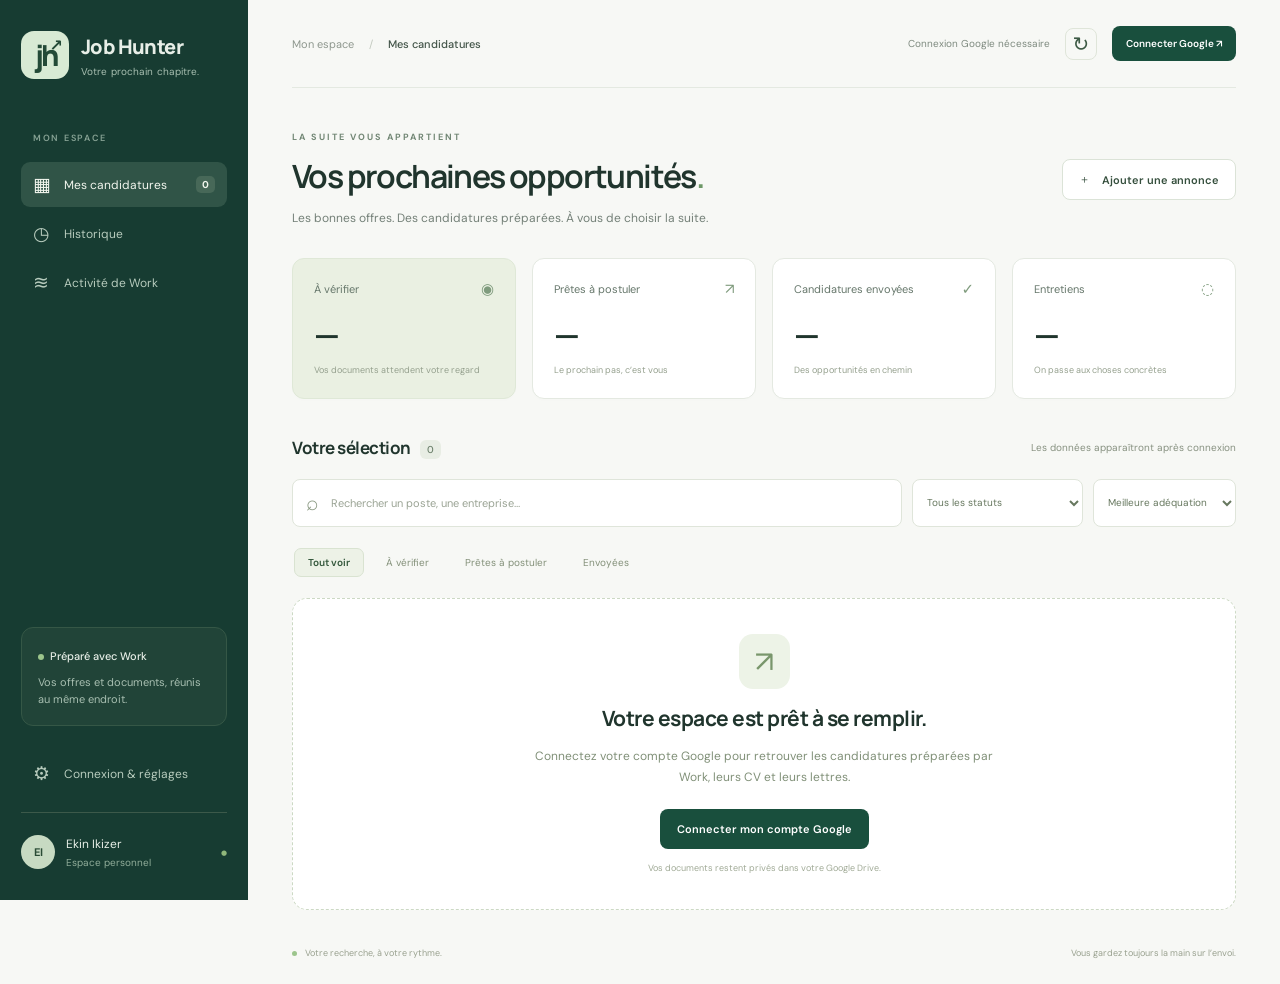
==== work/index.html @ 17615174 "Add isolated Work dashboard using private Google Sheets with verified status updates" ====
<!doctype html>
<html lang="fr">
<head>
  <meta charset="utf-8"><meta name="viewport" content="width=device-width,initial-scale=1,viewport-fit=cover">
  <meta name="theme-color" content="#173c32"><meta name="referrer" content="no-referrer">
  <title>Job Hunter — Mes candidatures</title>
  <link rel="stylesheet" href="styles.css">
</head>
<body>
<aside class="sidebar">
  <a class="brand" href="#"><span class="brand-mark">jh<span>↗</span></span><span>Job Hunter<small>Votre prochain chapitre.</small></span></a>
  <div class="nav-label">MON ESPACE</div>
  <nav aria-label="Navigation principale">
    <button class="nav active" data-view="candidates"><span>▦</span>Mes candidatures <b id="navCount">0</b></button>
    <button class="nav" data-view="history"><span>◷</span>Historique</button>
    <button class="nav" data-view="activity"><span>≋</span>Activité de Work</button>
  </nav>
  <div class="sidebar-bottom"><div class="work-note"><span class="dot"></span><strong>Préparé avec Work</strong><p>Vos offres et documents, réunis au même endroit.</p></div><button class="nav" id="openSettings"><span>⚙</span>Connexion & réglages</button><div class="profile"><span>EI</span><div>Ekin Ikizer<small>Espace personnel</small></div><i>●</i></div></div>
</aside>
<main>
  <header class="topbar"><div class="breadcrumb">Mon espace <span>/</span> <strong id="viewLabel">Mes candidatures</strong></div><div class="top-actions"><span class="sync-label" id="syncLabel">Non connecté</span><button class="icon-btn" id="refresh" aria-label="Actualiser les candidatures" title="Actualiser">↻</button><button class="button primary compact" id="connect">Connecter Google <span>↗</span></button></div></header>
  <div id="demoBanner" class="banner demo" hidden>Aperçu de l’interface · données fictives · aucune écriture Google</div>
  <div id="notice" role="status" class="banner" hidden></div>
  <section class="page-heading"><div><div class="eyebrow" id="eyebrow">LA SUITE VOUS APPARTIENT</div><h1 id="pageTitle">Vos prochaines opportunités<span>.</span></h1><p id="pageDescription">Les bonnes offres. Des candidatures préparées. À vous de choisir la suite.</p></div><button class="button secondary" id="importOffer"><span>＋</span> Ajouter une annonce</button></section>
  <section class="stats" aria-label="Résumé des candidatures">
    <article><div>À vérifier <span>◉</span></div><strong id="statReview">—</strong><small>Vos documents attendent votre regard</small></article>
    <article><div>Prêtes à postuler <span>↗</span></div><strong id="statReady">—</strong><small>Le prochain pas, c’est vous</small></article>
    <article><div>Candidatures envoyées <span>✓</span></div><strong id="statSent">—</strong><small>Des opportunités en chemin</small></article>
    <article><div>Entretiens <span>◌</span></div><strong id="statInterviews">—</strong><small>On passe aux choses concrètes</small></article>
  </section>
  <section class="workspace" id="candidateSection">
    <div class="section-title"><h2 id="listHeading">Votre sélection <span id="listCount">0</span></h2><span class="subtle" id="lastUpdate">Les données apparaîtront après connexion</span></div>
    <div class="filters"><label class="search"><span>⌕</span><input id="search" type="search" placeholder="Rechercher un poste, une entreprise…" aria-label="Rechercher les candidatures"></label><label class="select-filter"><select id="statusFilter" aria-label="Filtrer par statut"><option value="">Tous les statuts</option></select></label><label class="select-filter"><select id="sort" aria-label="Trier les candidatures"><option value="score">Meilleure adéquation</option><option value="recent">Ajoutées récemment</option><option value="company">Entreprise A → Z</option></select></label></div>
    <div class="filter-chips" id="chips"><button class="chip active" data-status="">Tout voir</button><button class="chip" data-status="À vérifier">À vérifier</button><button class="chip" data-status="Prêt à postuler">Prêtes à postuler</button><button class="chip" data-status="Candidature envoyée">Envoyées</button></div>
    <div id="jobs" class="jobs"></div>
    <div id="empty" class="empty"><div class="empty-symbol">↗</div><h2>Votre espace est prêt à se remplir.</h2><p>Connectez votre compte Google pour retrouver les candidatures préparées par Work, leurs CV et leurs lettres.</p><button class="button primary" id="emptyConnect">Connecter mon compte Google</button><small>Vos documents restent privés dans votre Google Drive.</small></div>
  </section>
  <section id="activitySection" class="workspace" hidden><div class="section-title"><h2>Les dernières exécutions</h2></div><p class="subtle">Chaque ligne indique un résultat enregistré. Une exécution dans une conversation n’est pas une preuve de fonctionnement autonome.</p><div id="activityRows"></div></section>
  <footer class="page-footer"><span><i class="dot"></i> Votre recherche, à votre rythme.</span><span>Vous gardez toujours la main sur l’envoi.</span></footer>
</main>
<dialog id="detailsDialog" class="details-dialog"><div class="dialog-top"><span class="eyebrow">VOTRE CANDIDATURE</span><button class="icon-btn close-dialog" aria-label="Fermer le détail">✕</button></div><div id="detailsContent"></div></dialog>
<dialog id="settingsDialog"><div class="dialog-top"><h2>Votre espace Google</h2><button class="icon-btn close-dialog" aria-label="Fermer les réglages">✕</button></div><p>Une connexion privée pour afficher vos candidatures et enregistrer vos statuts.</p><form id="settingsForm"><label>Lien du tableau Google Sheets<input name="sheet" type="url" placeholder="https://docs.google.com/spreadsheets/d/…/edit" required></label><details><summary>Configuration de la connexion Google</summary><label>Identifiant client OAuth<input name="client" placeholder="…apps.googleusercontent.com" required></label><p class="subtle">L’adresse de l’application doit être autorisée dans ce client Google. Aucun mot de passe ni jeton n’est enregistré dans le code.</p></details><div class="dialog-actions"><button class="button primary" type="submit">Enregistrer la connexion</button><button class="button secondary" type="button" id="disconnect">Déconnecter</button></div></form><p class="subtle">Les réglages sont mémorisés sur cet appareil. Le jeton Google reste uniquement en mémoire et expire ; une reconnexion pourra être nécessaire.</p></dialog>
<dialog id="importDialog"><div class="dialog-top"><h2>Ajouter une annonce</h2><button class="icon-btn close-dialog" aria-label="Fermer l’ajout">✕</button></div><p>Collez le lien. Nous préparons la demande à transmettre à Work ; les documents apparaîtront ici après son traitement.</p><form id="importForm"><label>Lien de l’annonce<input name="offer" type="url" placeholder="https://…" required></label><div class="dialog-actions"><button class="button primary" type="submit">Copier la demande pour Work</button></div></form><p id="importFeedback" class="subtle">Si l’annonce est inaccessible, un collage de la description ou des captures suffit. Aucun formulaire de dix champs.</p><textarea id="importFallback" readonly hidden aria-label="Demande à copier dans Work"></textarea></dialog>
<script type="module" src="app.mjs"></script>
</body></html>
---- work/styles.css ----
@import url('https://fonts.googleapis.com/css2?family=DM+Sans:wght@400;500;600;700&family=Manrope:wght@400;500;600;650;700;750;800&display=swap');
:root{font-family:'DM Sans',system-ui,sans-serif;color:#20352d;background:#f7f8f5;font-synthesis:none;--green:#194f3d;--muted:#748078;--line:#e4e9e1;--radius:16px}*{box-sizing:border-box}body{margin:0}button,input,select,textarea{font:inherit}button,a,select{ -webkit-tap-highlight-color:transparent}button{cursor:pointer}button:disabled{cursor:wait;opacity:.55}a{color:inherit}button:focus-visible,a:focus-visible,input:focus-visible,select:focus-visible,summary:focus-visible{outline:3px solid #75a88d;outline-offset:3px}[hidden]{display:none!important}.sidebar{position:fixed;width:248px;inset:0 auto 0 0;background:#173c32;color:#e7eee7;padding:31px 21px;display:flex;flex-direction:column;z-index:3}.brand{display:flex;gap:12px;align-items:center;text-decoration:none;font-family:Manrope,system-ui;font-size:20px;font-weight:800;letter-spacing:-.6px}.brand-mark{position:relative;font-size:29px;line-height:48px;background:#d8ead4;color:#234a37;width:48px;height:48px;text-align:center;border-radius:13px;letter-spacing:-3px}.brand-mark>span{position:absolute;font-size:16px;right:6px;top:-10px;letter-spacing:0}.brand small{display:block;color:#a8bfb1;font-size:10px;font-family:'DM Sans',sans-serif;font-weight:400;letter-spacing:.1px;margin-top:5px}.nav-label{font-size:9px;font-weight:600;letter-spacing:1.7px;color:#87a294;margin:53px 12px 14px}.nav{border:0;background:transparent;display:flex;gap:13px;align-items:center;color:#b7cbbd;width:100%;text-align:left;border-radius:9px;padding:13px 12px;margin:4px 0;font-size:12px}.nav>span{width:18px;font-size:19px;line-height:1}.nav.active{background:#305447;color:#f2f6ee}.nav:hover{background:#294f40}.nav b{margin-left:auto;background:#476858;border-radius:5px;padding:2px 6px;font-size:10px}.sidebar-bottom{margin-top:auto}.work-note{padding:16px;background:#214438;border:1px solid #355746;border-radius:12px;margin-bottom:25px}.dot{display:inline-block;width:6px;height:6px;border-radius:50%;background:#9cc58c;margin-right:6px}.work-note strong{font-size:11px;font-weight:500}.work-note p{font-size:11px;color:#a8bfb1;line-height:1.6;margin:9px 0 0}.profile{display:flex;align-items:center;gap:11px;border-top:1px solid #3c594a;padding-top:22px;margin-top:16px;font-size:12px}.profile>span{width:34px;height:34px;background:#c7dac2;color:#294b35;display:grid;place-items:center;border-radius:50%;font-size:11px;font-weight:700}.profile small{display:block;color:#91ad9a;font-size:10px;margin-top:4px}.profile i{margin-left:auto;color:#90b77b;font-size:7px}main{margin-left:248px;padding:0 44px 25px;max-width:1780px}.topbar{height:88px;display:flex;align-items:center;justify-content:space-between;border-bottom:1px solid var(--line);gap:15px}.breadcrumb{font-size:11px;color:#8e978e}.breadcrumb span{margin:0 12px;color:#c3c9bf}.breadcrumb strong{font-weight:500;color:#425448}.top-actions{display:flex;align-items:center;gap:15px}.sync-label{font-size:10px;color:#7e8a7f}.button{border-radius:8px;padding:12px 16px;display:inline-flex;gap:12px;align-items:center;justify-content:center;font-size:11px;font-weight:600;text-decoration:none;border:1px solid transparent;white-space:nowrap}.button.primary{background:var(--green);color:#fff}.button.primary:hover{background:#28694e}.button.secondary{background:#fff;color:#354f3d;border-color:#dbe3d7}.button.secondary:hover{background:#eef3e9}.button.compact{padding:10px 13px;font-size:10px}.icon-btn{background:transparent;border:1px solid #dfe5d9;color:#3d5a45;width:32px;height:32px;display:inline-grid;place-items:center;border-radius:8px;font-size:20px}.icon-btn:hover{background:#eaf0e5}.page-heading{margin:43px 0 30px;display:flex;align-items:center;justify-content:space-between;gap:20px}.eyebrow{font-size:9px;font-weight:700;letter-spacing:2px;color:#728775}h1,h2,h3{font-family:Manrope,system-ui,sans-serif}h1{font-size:clamp(25px,2.5vw,38px);font-weight:650;letter-spacing:-1.6px;line-height:1.25;margin:13px 0}h1>span{color:#6d9867}.page-heading p{color:var(--muted);font-size:12px;line-height:1.6;margin:0}.stats{display:grid;grid-template-columns:repeat(4,minmax(0,1fr));gap:16px}.stats article{padding:20px 21px;background:#fff;border:1px solid var(--line);border-radius:12px;box-shadow:0 2px 4px #193d2802}.stats article>div{display:flex;align-items:center;justify-content:space-between;font-size:11px;color:#66776b}.stats article>div>span{color:#7f9b7d;font-size:15px}.stats article>strong{display:block;font:650 33px Manrope,system-ui;letter-spacing:-1px;margin:13px 0 7px}.stats article:first-child{background:#eaf0e2;border-color:#dfe8d7}.stats small{display:block;color:#95a08e;font-size:9px;line-height:1.5}.workspace{margin-top:37px}.section-title{display:flex;align-items:center;justify-content:space-between;gap:16px;margin-bottom:20px}h2{font-size:17px;font-weight:700;letter-spacing:-.5px;margin:0}.section-title h2 span{font-family:'DM Sans',sans-serif;font-size:10px;font-weight:500;padding:3px 7px;background:#e8ede4;color:#6d816c;border-radius:6px;margin-left:7px;vertical-align:middle}.subtle{font-size:10px;color:#879180;line-height:1.7}.filters{display:flex;gap:10px}.search{display:flex;gap:10px;align-items:center;flex:1;background:#fff;border:1px solid #dfe5da;border-radius:8px;padding:9px 13px}.search>span{font-size:21px;color:#899881}.search input{border:0;outline:0;width:100%;background:transparent;font-size:11px;color:#354d39}.search input::placeholder{color:#9aa394}.select-filter{position:relative;display:flex}.select-filter select{border:1px solid #dfe5da;background:#fff;border-radius:8px;font-size:10px;color:#67785f;padding:10px;max-width:190px}.filter-chips{display:flex;gap:8px;margin:19px 0;overflow-x:auto;padding:2px}.chip{border:1px solid transparent;background:transparent;color:#839079;padding:7px 13px;border-radius:7px;font-size:10px;white-space:nowrap}.chip.active{border-color:#d9e3d1;background:#edf2e7;color:#33573b;font-weight:600}.jobs{display:grid;grid-template-columns:repeat(2,minmax(0,1fr));gap:17px}.job-card{background:#fff;border:1px solid #e0e6d9;border-radius:14px;padding:21px;min-width:0;transition:box-shadow .2s,border-color .2s}.job-card:hover{border-color:#b2c4a6;box-shadow:0 8px 24px #213b1810}.card-top{display:flex;align-items:center;gap:11px}.company-icon{display:grid;place-items:center;width:41px;height:41px;border-radius:10px;background:#edf1e7;color:#456047;font:750 17px Manrope,sans-serif;flex:none}.company-name{font-size:11px;font-weight:600;line-height:1.4;overflow-wrap:anywhere}.card-source{font-size:9px;color:#9aa391;margin-top:4px}.score{margin-left:auto;padding:5px 8px;border-radius:7px;background:#f1f5eb;color:#6a8760;font-size:9px;white-space:nowrap}.score strong{font-size:13px;color:#416c3c}.job-card h3{font-size:16px;line-height:1.4;letter-spacing:-.5px;margin:17px 0 13px;font-weight:700}.job-meta{display:flex;flex-wrap:wrap;gap:7px 15px;color:#8c9981;font-size:10px;line-height:1.6}.job-meta span{overflow-wrap:anywhere}.salary-line{color:#63745b;font-size:10px;margin:12px 0 0;min-height:16px}.card-separator{border:0;border-top:1px solid #edf0e8;margin:17px 0}.card-status{display:flex;justify-content:space-between;align-items:center;gap:12px;font-size:10px;color:#87917d}.status{display:inline-flex;gap:5px;align-items:center;font-size:9px;padding:5px 8px;background:#faf3e3;color:#9b7832;border-radius:5px}.status.ready{background:#eaf3e6;color:#4d793d}.status.sent{background:#edf1f8;color:#597494}.status.refused{background:#f9ece7;color:#b5765b}.status>i{font-size:6px;font-style:normal}.checkline{font-size:9px;color:#87937e;margin:12px 0 0;line-height:1.6}.checkline.missing{color:#a57c38}.card-actions{display:flex;gap:7px;margin-top:17px}.card-actions .button{padding:9px 11px;font-size:10px}.card-actions .detail-button{margin-left:auto;padding:8px 6px;border:0;background:none;color:#708367;font-size:10px;cursor:pointer}.apply-link{margin-left:auto!important}.empty{background:#fff;border:1px dashed #ccd9c4;border-radius:15px;min-height:290px;padding:35px 24px;text-align:center;display:flex;align-items:center;flex-direction:column;justify-content:center}.empty-symbol{background:#edf3e7;border-radius:14px;padding:8px 16px;color:#79966c;font-size:30px;margin-bottom:15px}.empty h2{font-size:21px}.empty p{font-size:12px;color:#809078;max-width:480px;line-height:1.8;margin:14px 0 20px}.empty small{font-size:9px;color:#a0aa96;margin-top:13px}.page-footer{display:flex;align-items:center;justify-content:space-between;gap:10px;color:#99a18f;font-size:9px;padding:29px 0 0;margin-top:8px}.page-footer .dot{width:5px;height:5px}.banner{border:1px solid #eadab8;background:#fff8e9;color:#8c713d;border-radius:9px;padding:12px 15px;font-size:11px;line-height:1.65;margin:20px 0}.banner.error{border-color:#e6c9c0;background:#fbefeb;color:#a45742}.banner.demo{background:#eaf0e3;color:#597443;border-color:#d3dfc5}dialog{border:1px solid #dce4d5;border-radius:18px;padding:28px;max-width:min(640px,calc(100% - 28px));width:100%;box-shadow:0 35px 110px #102b3150;color:#294435;background:#fcfdfb}dialog::backdrop{background:#15312670;backdrop-filter:blur(3px)}.details-dialog{max-width:min(760px,calc(100% - 28px));max-height:90dvh;overflow:auto}.dialog-top{display:flex;align-items:center;justify-content:space-between;gap:20px;margin-bottom:17px}dialog p{font-size:12px;color:#7c8a75;line-height:1.8}dialog label{display:block;font-size:11px;color:#5e7555;margin:20px 0 12px}dialog input,dialog select,dialog textarea{display:block;width:100%;padding:13px;border:1px solid #d8e1d0;border-radius:8px;margin-top:9px;background:#fff;color:#294435;font-size:12px}dialog summary{font-size:11px;color:#73886b;cursor:pointer;padding:10px 0}.dialog-actions{display:flex;gap:10px;flex-wrap:wrap;margin-top:20px}.detail-company{margin:18px 0 5px;font-size:12px;color:#7f9277}.details-dialog h2{font-size:27px;line-height:1.4;margin:8px 0 15px;letter-spacing:-1px}.detail-section{padding:19px 0;border-top:1px solid #e4eadf}.detail-section h3{font-size:12px;font-weight:700;margin:0 0 9px}.detail-section p{margin:0;color:#72826a;white-space:pre-wrap}.detail-links{display:flex;gap:9px;margin:20px 0;flex-wrap:wrap}.detail-facts{display:grid;grid-template-columns:1fr 1fr;gap:16px;background:#f0f4eb;border-radius:12px;padding:18px;margin:20px 0}.detail-facts dt{font-size:9px;color:#91a086;margin-bottom:6px}.detail-facts dd{font-size:11px;color:#566d4c;margin:0;line-height:1.6}.status-control{display:flex;align-items:center;gap:12px}.status-control select{flex:1;margin:0}.status-control .button{margin:0}.save-result{font-size:11px;line-height:1.7;color:#537249}.activity-row{display:grid;grid-template-columns:150px 1fr;gap:15px;border:1px solid #e2e8db;background:#fff;padding:20px;border-radius:12px;margin-top:12px}.activity-row strong{font-size:11px}.activity-row p{font-size:11px;color:#7b8c71;line-height:1.8;margin:5px 0;overflow-wrap:anywhere}.activity-row .status{margin-top:10px}
@media(min-width:1500px){.jobs{grid-template-columns:repeat(3,minmax(0,1fr))}}@media(max-width:1100px){.sidebar{width:220px;padding:28px 17px}main{margin-left:220px;padding:0 26px 22px}.stats{gap:10px}.stats article{padding:17px 14px}.stats small{font-size:8px}.job-card{padding:17px}.sync-label{max-width:150px}.top-actions{gap:9px}.page-heading>.button{padding:11px;font-size:10px}}@media(max-width:850px){.sidebar{width:77px;padding:26px 12px}.brand>span:last-child,.nav-label,.nav b,.nav:not(.active) b,.work-note,.profile,.nav> :not(span){display:none}.brand{justify-content:center}.brand-mark{width:45px}.nav{font-size:0;justify-content:center;padding:13px 4px}.nav>span{font-size:22px;width:auto}.nav-label{margin-top:30px}nav{margin-top:40px}.sidebar-bottom{margin-bottom:0}main{margin-left:77px;padding:0 24px 20px}.page-heading{margin-top:30px}.page-heading>.button{font-size:0;padding:11px}.page-heading>.button span{font-size:18px}.stats small{font-size:9px}.jobs{grid-template-columns:1fr 1fr}.stats{grid-template-columns:repeat(2,minmax(0,1fr))}.stats article>strong{font-size:28px}.stats article>div{font-size:11px}.breadcrumb{display:none}.topbar{height:70px;justify-content:flex-end}.top-actions{width:100%;justify-content:flex-end}.sync-label{margin-right:auto}.page-heading p{font-size:11px}.filters{flex-wrap:wrap}.search{flex-basis:100%}.select-filter{flex:1}.select-filter select{width:100%;max-width:none}.section-title>.subtle{font-size:8px}.job-meta{font-size:9px}.card-actions{flex-wrap:wrap}.card-actions .detail-button{margin-left:0;width:100%;text-align:left}.job-card h3{font-size:15px}}@media(max-width:590px){.sidebar{inset:auto 0 0;width:auto;height:66px;padding:7px 13px;background:#173c32;flex-direction:row;justify-content:space-between;align-items:center;padding-bottom:max(7px,env(safe-area-inset-bottom))}.brand,.sidebar-bottom .work-note,.profile{display:none}.sidebar nav{display:flex;gap:8px;margin:0;flex:1}.sidebar .nav{margin:0;font-size:9px;flex-direction:column;gap:5px;padding:7px 8px;min-width:65px;line-height:1}.sidebar .nav>span{font-size:18px}.sidebar-bottom{margin:0}.sidebar-bottom>.nav{font-size:0;min-width:44px}.sidebar-bottom>.nav>span{font-size:20px}.sidebar .nav.active{background:#315547}main{margin-left:0;padding:0 18px 85px}.topbar{height:67px}.page-heading{margin:27px 0 22px;align-items:flex-start}h1{font-size:29px;letter-spacing:-1.3px;max-width:300px}.eyebrow{font-size:8px;letter-spacing:1.7px}.page-heading>.button{margin-top:29px;padding:8px}.page-heading p{font-size:11px;max-width:270px}.sync-label{font-size:9px;max-width:145px}.top-actions .button{font-size:9px;padding:9px}.stats article{padding:17px;border-radius:11px}.stats article>strong{font-size:30px;margin-top:9px}.stats small{font-size:8px}.workspace{margin-top:28px}.jobs{grid-template-columns:1fr;gap:13px}.job-card{padding:20px}.job-card h3{font-size:18px}.job-meta,.salary-line{font-size:11px}.card-actions .detail-button{margin-left:auto;width:auto;text-align:right}.card-actions .button{font-size:11px;padding:10px 13px}.section-title{gap:8px}.section-title>.subtle{max-width:130px;text-align:right;line-height:1.6}.page-footer{flex-direction:column;align-items:flex-start;gap:8px;padding-top:22px}.detail-facts{grid-template-columns:1fr}.details-dialog h2{font-size:23px}dialog{padding:22px}.status-control{flex-wrap:wrap}.status-control select{flex-basis:100%}.activity-row{grid-template-columns:1fr;gap:8px}.empty{padding:30px 20px}.empty h2{font-size:20px}}
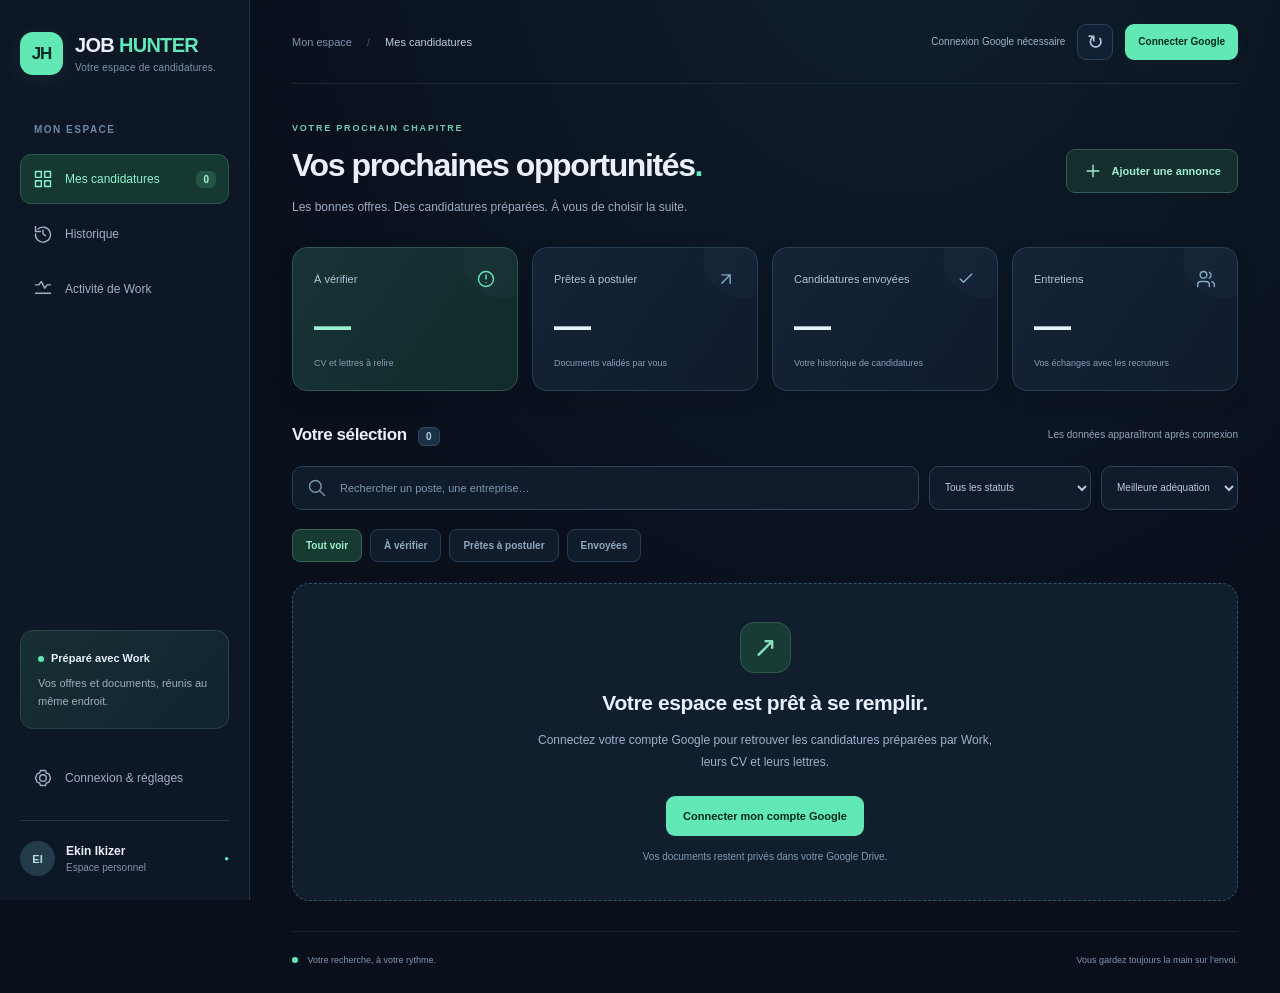
==== commit 4913dd3c: "Restore navy and mint Job Hunter identity with polished responsive cards and navigation" ====
--- a/work/index.html
+++ b/work/index.html
@@ -2,35 +2,36 @@
 <html lang="fr">
 <head>
   <meta charset="utf-8"><meta name="viewport" content="width=device-width,initial-scale=1,viewport-fit=cover">
-  <meta name="theme-color" content="#173c32"><meta name="referrer" content="no-referrer">
+  <meta name="theme-color" content="#0d1726"><meta name="referrer" content="no-referrer">
+  <meta name="apple-mobile-web-app-capable" content="yes"><meta name="apple-mobile-web-app-status-bar-style" content="black-translucent"><meta name="apple-mobile-web-app-title" content="Job Hunter">
   <title>Job Hunter — Mes candidatures</title>
-  <link rel="stylesheet" href="styles.css">
+  <link rel="stylesheet" href="styles.css?v=dark-20261107">
 </head>
 <body>
 <aside class="sidebar">
-  <a class="brand" href="#"><span class="brand-mark">jh<span>↗</span></span><span>Job Hunter<small>Votre prochain chapitre.</small></span></a>
+  <a class="brand" href="#"><span class="brand-mark">JH</span><span>JOB <b>HUNTER</b><small>Votre espace de candidatures.</small></span></a>
   <div class="nav-label">MON ESPACE</div>
   <nav aria-label="Navigation principale">
-    <button class="nav active" data-view="candidates"><span>▦</span>Mes candidatures <b id="navCount">0</b></button>
-    <button class="nav" data-view="history"><span>◷</span>Historique</button>
-    <button class="nav" data-view="activity"><span>≋</span>Activité de Work</button>
+    <button class="nav active" data-view="candidates"><span aria-hidden="true"><svg class="glyph" viewBox="0 0 24 24"><path d="M3 3h7v7H3z M14 3h7v7h-7z M3 14h7v7H3z M14 14h7v7h-7z"/></svg></span>Mes candidatures <b id="navCount">0</b></button>
+    <button class="nav" data-view="history"><span aria-hidden="true"><svg class="glyph" viewBox="0 0 24 24"><path d="M3 12a9 9 0 1 0 3-6 M3 3v6h6 M12 7v5l3 2"/></svg></span>Historique</button>
+    <button class="nav" data-view="activity"><span aria-hidden="true"><svg class="glyph" viewBox="0 0 24 24"><path d="M3 7h4l3-4 4 8 3-4h4 M3 17h18"/></svg></span>Activité de Work</button>
   </nav>
-  <div class="sidebar-bottom"><div class="work-note"><span class="dot"></span><strong>Préparé avec Work</strong><p>Vos offres et documents, réunis au même endroit.</p></div><button class="nav" id="openSettings"><span>⚙</span>Connexion & réglages</button><div class="profile"><span>EI</span><div>Ekin Ikizer<small>Espace personnel</small></div><i>●</i></div></div>
+  <div class="sidebar-bottom"><div class="work-note"><span class="dot"></span><strong>Préparé avec Work</strong><p>Vos offres et documents, réunis au même endroit.</p></div><button class="nav" id="openSettings"><span aria-hidden="true"><svg class="glyph" viewBox="0 0 24 24"><path d="M12 8a4 4 0 1 0 0 8 4 4 0 0 0 0-8 M9 3h6l1 3 3 1 2 5-2 5-3 1-1 3H9l-1-3-3-1-2-5 2-5 3-1z"/></svg></span>Connexion & réglages</button><div class="profile"><span>EI</span><div>Ekin Ikizer<small>Espace personnel</small></div><i>●</i></div></div>
 </aside>
 <main>
-  <header class="topbar"><div class="breadcrumb">Mon espace <span>/</span> <strong id="viewLabel">Mes candidatures</strong></div><div class="top-actions"><span class="sync-label" id="syncLabel">Non connecté</span><button class="icon-btn" id="refresh" aria-label="Actualiser les candidatures" title="Actualiser">↻</button><button class="button primary compact" id="connect">Connecter Google <span>↗</span></button></div></header>
+  <header class="topbar"><div class="mobile-brand"><span>JH</span>Job Hunter</div><div class="breadcrumb">Mon espace <span>/</span> <strong id="viewLabel">Mes candidatures</strong></div><div class="top-actions"><span class="sync-label" id="syncLabel">Non connecté</span><button class="icon-btn" id="refresh" aria-label="Actualiser les candidatures" title="Actualiser">↻</button><button class="button primary compact" id="connect">Connecter Google <span aria-hidden="true"><svg class="glyph" viewBox="0 0 24 24"><path d="M7 17 17 7 M7 7h10v10"/></svg></span></button></div></header>
   <div id="demoBanner" class="banner demo" hidden>Aperçu de l’interface · données fictives · aucune écriture Google</div>
   <div id="notice" role="status" class="banner" hidden></div>
-  <section class="page-heading"><div><div class="eyebrow" id="eyebrow">LA SUITE VOUS APPARTIENT</div><h1 id="pageTitle">Vos prochaines opportunités<span>.</span></h1><p id="pageDescription">Les bonnes offres. Des candidatures préparées. À vous de choisir la suite.</p></div><button class="button secondary" id="importOffer"><span>＋</span> Ajouter une annonce</button></section>
+  <section class="page-heading"><div><div class="eyebrow" id="eyebrow">VOTRE PROCHAIN CHAPITRE</div><h1 id="pageTitle">Vos prochaines opportunités<span>.</span></h1><p id="pageDescription">Les bonnes offres. Des candidatures préparées. À vous de choisir la suite.</p></div><button class="button secondary" id="importOffer"><span aria-hidden="true"><svg class="glyph" viewBox="0 0 24 24"><path d="M12 5v14 M5 12h14"/></svg></span> Ajouter une annonce</button></section>
   <section class="stats" aria-label="Résumé des candidatures">
-    <article><div>À vérifier <span>◉</span></div><strong id="statReview">—</strong><small>Vos documents attendent votre regard</small></article>
-    <article><div>Prêtes à postuler <span>↗</span></div><strong id="statReady">—</strong><small>Le prochain pas, c’est vous</small></article>
-    <article><div>Candidatures envoyées <span>✓</span></div><strong id="statSent">—</strong><small>Des opportunités en chemin</small></article>
-    <article><div>Entretiens <span>◌</span></div><strong id="statInterviews">—</strong><small>On passe aux choses concrètes</small></article>
+    <article><div>À vérifier <span aria-hidden="true"><svg class="glyph" viewBox="0 0 24 24"><path d="M12 3a9 9 0 1 0 0 18 9 9 0 0 0 0-18 M12 7v5 M12 16h.01"/></svg></span></div><strong id="statReview">—</strong><small>CV et lettres à relire</small></article>
+    <article><div>Prêtes à postuler <span aria-hidden="true"><svg class="glyph" viewBox="0 0 24 24"><path d="M7 17 17 7 M7 7h10v10"/></svg></span></div><strong id="statReady">—</strong><small>Documents validés par vous</small></article>
+    <article><div>Candidatures envoyées <span aria-hidden="true"><svg class="glyph" viewBox="0 0 24 24"><path d="M5 12l4 4L19 6"/></svg></span></div><strong id="statSent">—</strong><small>Votre historique de candidatures</small></article>
+    <article><div>Entretiens <span aria-hidden="true"><svg class="glyph" viewBox="0 0 24 24"><path d="M16 21v-2a4 4 0 0 0-4-4H6a4 4 0 0 0-4 4v2 M9 3a4 4 0 1 0 0 8 4 4 0 0 0 0-8 M16 4a4 4 0 0 1 0 7 M22 21v-2a4 4 0 0 0-3-3.9"/></svg></span></div><strong id="statInterviews">—</strong><small>Vos échanges avec les recruteurs</small></article>
   </section>
   <section class="workspace" id="candidateSection">
     <div class="section-title"><h2 id="listHeading">Votre sélection <span id="listCount">0</span></h2><span class="subtle" id="lastUpdate">Les données apparaîtront après connexion</span></div>
-    <div class="filters"><label class="search"><span>⌕</span><input id="search" type="search" placeholder="Rechercher un poste, une entreprise…" aria-label="Rechercher les candidatures"></label><label class="select-filter"><select id="statusFilter" aria-label="Filtrer par statut"><option value="">Tous les statuts</option></select></label><label class="select-filter"><select id="sort" aria-label="Trier les candidatures"><option value="score">Meilleure adéquation</option><option value="recent">Ajoutées récemment</option><option value="company">Entreprise A → Z</option></select></label></div>
+    <div class="filters"><label class="search"><span aria-hidden="true"><svg class="glyph" viewBox="0 0 24 24"><path d="M10 3a7 7 0 1 0 0 14 7 7 0 0 0 0-14 M15 15l6 6"/></svg></span><input id="search" type="search" placeholder="Rechercher un poste, une entreprise…" aria-label="Rechercher les candidatures"></label><label class="select-filter"><select id="statusFilter" aria-label="Filtrer par statut"><option value="">Tous les statuts</option></select></label><label class="select-filter"><select id="sort" aria-label="Trier les candidatures"><option value="score">Meilleure adéquation</option><option value="recent">Ajoutées récemment</option><option value="company">Entreprise A → Z</option></select></label></div>
     <div class="filter-chips" id="chips"><button class="chip active" data-status="">Tout voir</button><button class="chip" data-status="À vérifier">À vérifier</button><button class="chip" data-status="Prêt à postuler">Prêtes à postuler</button><button class="chip" data-status="Candidature envoyée">Envoyées</button></div>
     <div id="jobs" class="jobs"></div>
     <div id="empty" class="empty"><div class="empty-symbol">↗</div><h2>Votre espace est prêt à se remplir.</h2><p>Connectez votre compte Google pour retrouver les candidatures préparées par Work, leurs CV et leurs lettres.</p><button class="button primary" id="emptyConnect">Connecter mon compte Google</button><small>Vos documents restent privés dans votre Google Drive.</small></div>
--- a/work/styles.css
+++ b/work/styles.css
@@ -1,3 +1,6 @@
-@import url('https://fonts.googleapis.com/css2?family=DM+Sans:wght@400;500;600;700&family=Manrope:wght@400;500;600;650;700;750;800&display=swap');
-:root{font-family:'DM Sans',system-ui,sans-serif;color:#20352d;background:#f7f8f5;font-synthesis:none;--green:#194f3d;--muted:#748078;--line:#e4e9e1;--radius:16px}*{box-sizing:border-box}body{margin:0}button,input,select,textarea{font:inherit}button,a,select{ -webkit-tap-highlight-color:transparent}button{cursor:pointer}button:disabled{cursor:wait;opacity:.55}a{color:inherit}button:focus-visible,a:focus-visible,input:focus-visible,select:focus-visible,summary:focus-visible{outline:3px solid #75a88d;outline-offset:3px}[hidden]{display:none!important}.sidebar{position:fixed;width:248px;inset:0 auto 0 0;background:#173c32;color:#e7eee7;padding:31px 21px;display:flex;flex-direction:column;z-index:3}.brand{display:flex;gap:12px;align-items:center;text-decoration:none;font-family:Manrope,system-ui;font-size:20px;font-weight:800;letter-spacing:-.6px}.brand-mark{position:relative;font-size:29px;line-height:48px;background:#d8ead4;color:#234a37;width:48px;height:48px;text-align:center;border-radius:13px;letter-spacing:-3px}.brand-mark>span{position:absolute;font-size:16px;right:6px;top:-10px;letter-spacing:0}.brand small{display:block;color:#a8bfb1;font-size:10px;font-family:'DM Sans',sans-serif;font-weight:400;letter-spacing:.1px;margin-top:5px}.nav-label{font-size:9px;font-weight:600;letter-spacing:1.7px;color:#87a294;margin:53px 12px 14px}.nav{border:0;background:transparent;display:flex;gap:13px;align-items:center;color:#b7cbbd;width:100%;text-align:left;border-radius:9px;padding:13px 12px;margin:4px 0;font-size:12px}.nav>span{width:18px;font-size:19px;line-height:1}.nav.active{background:#305447;color:#f2f6ee}.nav:hover{background:#294f40}.nav b{margin-left:auto;background:#476858;border-radius:5px;padding:2px 6px;font-size:10px}.sidebar-bottom{margin-top:auto}.work-note{padding:16px;background:#214438;border:1px solid #355746;border-radius:12px;margin-bottom:25px}.dot{display:inline-block;width:6px;height:6px;border-radius:50%;background:#9cc58c;margin-right:6px}.work-note strong{font-size:11px;font-weight:500}.work-note p{font-size:11px;color:#a8bfb1;line-height:1.6;margin:9px 0 0}.profile{display:flex;align-items:center;gap:11px;border-top:1px solid #3c594a;padding-top:22px;margin-top:16px;font-size:12px}.profile>span{width:34px;height:34px;background:#c7dac2;color:#294b35;display:grid;place-items:center;border-radius:50%;font-size:11px;font-weight:700}.profile small{display:block;color:#91ad9a;font-size:10px;margin-top:4px}.profile i{margin-left:auto;color:#90b77b;font-size:7px}main{margin-left:248px;padding:0 44px 25px;max-width:1780px}.topbar{height:88px;display:flex;align-items:center;justify-content:space-between;border-bottom:1px solid var(--line);gap:15px}.breadcrumb{font-size:11px;color:#8e978e}.breadcrumb span{margin:0 12px;color:#c3c9bf}.breadcrumb strong{font-weight:500;color:#425448}.top-actions{display:flex;align-items:center;gap:15px}.sync-label{font-size:10px;color:#7e8a7f}.button{border-radius:8px;padding:12px 16px;display:inline-flex;gap:12px;align-items:center;justify-content:center;font-size:11px;font-weight:600;text-decoration:none;border:1px solid transparent;white-space:nowrap}.button.primary{background:var(--green);color:#fff}.button.primary:hover{background:#28694e}.button.secondary{background:#fff;color:#354f3d;border-color:#dbe3d7}.button.secondary:hover{background:#eef3e9}.button.compact{padding:10px 13px;font-size:10px}.icon-btn{background:transparent;border:1px solid #dfe5d9;color:#3d5a45;width:32px;height:32px;display:inline-grid;place-items:center;border-radius:8px;font-size:20px}.icon-btn:hover{background:#eaf0e5}.page-heading{margin:43px 0 30px;display:flex;align-items:center;justify-content:space-between;gap:20px}.eyebrow{font-size:9px;font-weight:700;letter-spacing:2px;color:#728775}h1,h2,h3{font-family:Manrope,system-ui,sans-serif}h1{font-size:clamp(25px,2.5vw,38px);font-weight:650;letter-spacing:-1.6px;line-height:1.25;margin:13px 0}h1>span{color:#6d9867}.page-heading p{color:var(--muted);font-size:12px;line-height:1.6;margin:0}.stats{display:grid;grid-template-columns:repeat(4,minmax(0,1fr));gap:16px}.stats article{padding:20px 21px;background:#fff;border:1px solid var(--line);border-radius:12px;box-shadow:0 2px 4px #193d2802}.stats article>div{display:flex;align-items:center;justify-content:space-between;font-size:11px;color:#66776b}.stats article>div>span{color:#7f9b7d;font-size:15px}.stats article>strong{display:block;font:650 33px Manrope,system-ui;letter-spacing:-1px;margin:13px 0 7px}.stats article:first-child{background:#eaf0e2;border-color:#dfe8d7}.stats small{display:block;color:#95a08e;font-size:9px;line-height:1.5}.workspace{margin-top:37px}.section-title{display:flex;align-items:center;justify-content:space-between;gap:16px;margin-bottom:20px}h2{font-size:17px;font-weight:700;letter-spacing:-.5px;margin:0}.section-title h2 span{font-family:'DM Sans',sans-serif;font-size:10px;font-weight:500;padding:3px 7px;background:#e8ede4;color:#6d816c;border-radius:6px;margin-left:7px;vertical-align:middle}.subtle{font-size:10px;color:#879180;line-height:1.7}.filters{display:flex;gap:10px}.search{display:flex;gap:10px;align-items:center;flex:1;background:#fff;border:1px solid #dfe5da;border-radius:8px;padding:9px 13px}.search>span{font-size:21px;color:#899881}.search input{border:0;outline:0;width:100%;background:transparent;font-size:11px;color:#354d39}.search input::placeholder{color:#9aa394}.select-filter{position:relative;display:flex}.select-filter select{border:1px solid #dfe5da;background:#fff;border-radius:8px;font-size:10px;color:#67785f;padding:10px;max-width:190px}.filter-chips{display:flex;gap:8px;margin:19px 0;overflow-x:auto;padding:2px}.chip{border:1px solid transparent;background:transparent;color:#839079;padding:7px 13px;border-radius:7px;font-size:10px;white-space:nowrap}.chip.active{border-color:#d9e3d1;background:#edf2e7;color:#33573b;font-weight:600}.jobs{display:grid;grid-template-columns:repeat(2,minmax(0,1fr));gap:17px}.job-card{background:#fff;border:1px solid #e0e6d9;border-radius:14px;padding:21px;min-width:0;transition:box-shadow .2s,border-color .2s}.job-card:hover{border-color:#b2c4a6;box-shadow:0 8px 24px #213b1810}.card-top{display:flex;align-items:center;gap:11px}.company-icon{display:grid;place-items:center;width:41px;height:41px;border-radius:10px;background:#edf1e7;color:#456047;font:750 17px Manrope,sans-serif;flex:none}.company-name{font-size:11px;font-weight:600;line-height:1.4;overflow-wrap:anywhere}.card-source{font-size:9px;color:#9aa391;margin-top:4px}.score{margin-left:auto;padding:5px 8px;border-radius:7px;background:#f1f5eb;color:#6a8760;font-size:9px;white-space:nowrap}.score strong{font-size:13px;color:#416c3c}.job-card h3{font-size:16px;line-height:1.4;letter-spacing:-.5px;margin:17px 0 13px;font-weight:700}.job-meta{display:flex;flex-wrap:wrap;gap:7px 15px;color:#8c9981;font-size:10px;line-height:1.6}.job-meta span{overflow-wrap:anywhere}.salary-line{color:#63745b;font-size:10px;margin:12px 0 0;min-height:16px}.card-separator{border:0;border-top:1px solid #edf0e8;margin:17px 0}.card-status{display:flex;justify-content:space-between;align-items:center;gap:12px;font-size:10px;color:#87917d}.status{display:inline-flex;gap:5px;align-items:center;font-size:9px;padding:5px 8px;background:#faf3e3;color:#9b7832;border-radius:5px}.status.ready{background:#eaf3e6;color:#4d793d}.status.sent{background:#edf1f8;color:#597494}.status.refused{background:#f9ece7;color:#b5765b}.status>i{font-size:6px;font-style:normal}.checkline{font-size:9px;color:#87937e;margin:12px 0 0;line-height:1.6}.checkline.missing{color:#a57c38}.card-actions{display:flex;gap:7px;margin-top:17px}.card-actions .button{padding:9px 11px;font-size:10px}.card-actions .detail-button{margin-left:auto;padding:8px 6px;border:0;background:none;color:#708367;font-size:10px;cursor:pointer}.apply-link{margin-left:auto!important}.empty{background:#fff;border:1px dashed #ccd9c4;border-radius:15px;min-height:290px;padding:35px 24px;text-align:center;display:flex;align-items:center;flex-direction:column;justify-content:center}.empty-symbol{background:#edf3e7;border-radius:14px;padding:8px 16px;color:#79966c;font-size:30px;margin-bottom:15px}.empty h2{font-size:21px}.empty p{font-size:12px;color:#809078;max-width:480px;line-height:1.8;margin:14px 0 20px}.empty small{font-size:9px;color:#a0aa96;margin-top:13px}.page-footer{display:flex;align-items:center;justify-content:space-between;gap:10px;color:#99a18f;font-size:9px;padding:29px 0 0;margin-top:8px}.page-footer .dot{width:5px;height:5px}.banner{border:1px solid #eadab8;background:#fff8e9;color:#8c713d;border-radius:9px;padding:12px 15px;font-size:11px;line-height:1.65;margin:20px 0}.banner.error{border-color:#e6c9c0;background:#fbefeb;color:#a45742}.banner.demo{background:#eaf0e3;color:#597443;border-color:#d3dfc5}dialog{border:1px solid #dce4d5;border-radius:18px;padding:28px;max-width:min(640px,calc(100% - 28px));width:100%;box-shadow:0 35px 110px #102b3150;color:#294435;background:#fcfdfb}dialog::backdrop{background:#15312670;backdrop-filter:blur(3px)}.details-dialog{max-width:min(760px,calc(100% - 28px));max-height:90dvh;overflow:auto}.dialog-top{display:flex;align-items:center;justify-content:space-between;gap:20px;margin-bottom:17px}dialog p{font-size:12px;color:#7c8a75;line-height:1.8}dialog label{display:block;font-size:11px;color:#5e7555;margin:20px 0 12px}dialog input,dialog select,dialog textarea{display:block;width:100%;padding:13px;border:1px solid #d8e1d0;border-radius:8px;margin-top:9px;background:#fff;color:#294435;font-size:12px}dialog summary{font-size:11px;color:#73886b;cursor:pointer;padding:10px 0}.dialog-actions{display:flex;gap:10px;flex-wrap:wrap;margin-top:20px}.detail-company{margin:18px 0 5px;font-size:12px;color:#7f9277}.details-dialog h2{font-size:27px;line-height:1.4;margin:8px 0 15px;letter-spacing:-1px}.detail-section{padding:19px 0;border-top:1px solid #e4eadf}.detail-section h3{font-size:12px;font-weight:700;margin:0 0 9px}.detail-section p{margin:0;color:#72826a;white-space:pre-wrap}.detail-links{display:flex;gap:9px;margin:20px 0;flex-wrap:wrap}.detail-facts{display:grid;grid-template-columns:1fr 1fr;gap:16px;background:#f0f4eb;border-radius:12px;padding:18px;margin:20px 0}.detail-facts dt{font-size:9px;color:#91a086;margin-bottom:6px}.detail-facts dd{font-size:11px;color:#566d4c;margin:0;line-height:1.6}.status-control{display:flex;align-items:center;gap:12px}.status-control select{flex:1;margin:0}.status-control .button{margin:0}.save-result{font-size:11px;line-height:1.7;color:#537249}.activity-row{display:grid;grid-template-columns:150px 1fr;gap:15px;border:1px solid #e2e8db;background:#fff;padding:20px;border-radius:12px;margin-top:12px}.activity-row strong{font-size:11px}.activity-row p{font-size:11px;color:#7b8c71;line-height:1.8;margin:5px 0;overflow-wrap:anywhere}.activity-row .status{margin-top:10px}
-@media(min-width:1500px){.jobs{grid-template-columns:repeat(3,minmax(0,1fr))}}@media(max-width:1100px){.sidebar{width:220px;padding:28px 17px}main{margin-left:220px;padding:0 26px 22px}.stats{gap:10px}.stats article{padding:17px 14px}.stats small{font-size:8px}.job-card{padding:17px}.sync-label{max-width:150px}.top-actions{gap:9px}.page-heading>.button{padding:11px;font-size:10px}}@media(max-width:850px){.sidebar{width:77px;padding:26px 12px}.brand>span:last-child,.nav-label,.nav b,.nav:not(.active) b,.work-note,.profile,.nav> :not(span){display:none}.brand{justify-content:center}.brand-mark{width:45px}.nav{font-size:0;justify-content:center;padding:13px 4px}.nav>span{font-size:22px;width:auto}.nav-label{margin-top:30px}nav{margin-top:40px}.sidebar-bottom{margin-bottom:0}main{margin-left:77px;padding:0 24px 20px}.page-heading{margin-top:30px}.page-heading>.button{font-size:0;padding:11px}.page-heading>.button span{font-size:18px}.stats small{font-size:9px}.jobs{grid-template-columns:1fr 1fr}.stats{grid-template-columns:repeat(2,minmax(0,1fr))}.stats article>strong{font-size:28px}.stats article>div{font-size:11px}.breadcrumb{display:none}.topbar{height:70px;justify-content:flex-end}.top-actions{width:100%;justify-content:flex-end}.sync-label{margin-right:auto}.page-heading p{font-size:11px}.filters{flex-wrap:wrap}.search{flex-basis:100%}.select-filter{flex:1}.select-filter select{width:100%;max-width:none}.section-title>.subtle{font-size:8px}.job-meta{font-size:9px}.card-actions{flex-wrap:wrap}.card-actions .detail-button{margin-left:0;width:100%;text-align:left}.job-card h3{font-size:15px}}@media(max-width:590px){.sidebar{inset:auto 0 0;width:auto;height:66px;padding:7px 13px;background:#173c32;flex-direction:row;justify-content:space-between;align-items:center;padding-bottom:max(7px,env(safe-area-inset-bottom))}.brand,.sidebar-bottom .work-note,.profile{display:none}.sidebar nav{display:flex;gap:8px;margin:0;flex:1}.sidebar .nav{margin:0;font-size:9px;flex-direction:column;gap:5px;padding:7px 8px;min-width:65px;line-height:1}.sidebar .nav>span{font-size:18px}.sidebar-bottom{margin:0}.sidebar-bottom>.nav{font-size:0;min-width:44px}.sidebar-bottom>.nav>span{font-size:20px}.sidebar .nav.active{background:#315547}main{margin-left:0;padding:0 18px 85px}.topbar{height:67px}.page-heading{margin:27px 0 22px;align-items:flex-start}h1{font-size:29px;letter-spacing:-1.3px;max-width:300px}.eyebrow{font-size:8px;letter-spacing:1.7px}.page-heading>.button{margin-top:29px;padding:8px}.page-heading p{font-size:11px;max-width:270px}.sync-label{font-size:9px;max-width:145px}.top-actions .button{font-size:9px;padding:9px}.stats article{padding:17px;border-radius:11px}.stats article>strong{font-size:30px;margin-top:9px}.stats small{font-size:8px}.workspace{margin-top:28px}.jobs{grid-template-columns:1fr;gap:13px}.job-card{padding:20px}.job-card h3{font-size:18px}.job-meta,.salary-line{font-size:11px}.card-actions .detail-button{margin-left:auto;width:auto;text-align:right}.card-actions .button{font-size:11px;padding:10px 13px}.section-title{gap:8px}.section-title>.subtle{max-width:130px;text-align:right;line-height:1.6}.page-footer{flex-direction:column;align-items:flex-start;gap:8px;padding-top:22px}.detail-facts{grid-template-columns:1fr}.details-dialog h2{font-size:23px}dialog{padding:22px}.status-control{flex-wrap:wrap}.status-control select{flex-basis:100%}.activity-row{grid-template-columns:1fr;gap:8px}.empty{padding:30px 20px}.empty h2{font-size:20px}}
+:root{color-scheme:dark;--bg:#090f1b;--panel:#101c2c;--raised:#152337;--line:#25364c;--text:#e9f0fa;--muted:#9badc3;--mint:#62e8b5;--mint-soft:#62e8b514;--radius:18px;font-family:Inter,-apple-system,BlinkMacSystemFont,'Segoe UI',sans-serif;color:var(--text);background:var(--bg);font-synthesis:none}*{box-sizing:border-box}body{margin:0;background:radial-gradient(ellipse at 70% -15%,#18334670,transparent 55%);min-height:100vh}button,input,select,textarea{font:inherit}button,a,select{-webkit-tap-highlight-color:transparent}button{cursor:pointer}button:disabled{cursor:wait;opacity:.5}a{color:inherit}button:focus-visible,a:focus-visible,input:focus-visible,select:focus-visible,summary:focus-visible{outline:2px solid var(--mint);outline-offset:4px}[hidden]{display:none!important}.glyph{width:20px;height:20px;display:inline-block;flex:none;vertical-align:middle;fill:none;stroke:currentColor;stroke-width:1.7;stroke-linecap:round;stroke-linejoin:round}.sidebar{position:fixed;inset:0 auto 0 0;width:250px;padding:32px 20px 24px;display:flex;flex-direction:column;z-index:5;background:#0d1726;border-right:1px solid #233449}.brand{display:flex;gap:12px;align-items:center;text-decoration:none;font-size:20px;letter-spacing:-.7px;font-weight:800}.brand-mark{width:43px;height:43px;background:var(--mint);color:#092b23;border-radius:13px;display:grid;place-items:center;font-size:17px;letter-spacing:-1px;box-shadow:0 4px 24px #62e8b514}.brand b{color:var(--mint);font-weight:750}.brand small{display:block;color:#7f95ae;font-size:10px;font-weight:400;letter-spacing:.2px;margin-top:5px}.nav-label{font-size:10px;letter-spacing:1.5px;color:#6f87a3;margin:49px 14px 14px;font-weight:700}.nav{border:1px solid transparent;display:flex;align-items:center;gap:12px;width:100%;background:transparent;color:#9fb1c8;padding:14px 12px;border-radius:11px;text-align:left;margin:5px 0;font-size:12px;font-weight:500;transition:background .15s,color .15s}.nav>span{display:grid;place-items:center;width:20px;height:20px;flex:none}.nav:hover{background:#17273a;color:#edf5ff}.nav.active{color:#8af2cb;background:#163833;border-color:#2c5a4b}.nav b{margin-left:auto;background:#245444;color:#a8f6d6;padding:3px 7px;border-radius:6px;font-size:10px}.sidebar-bottom{margin-top:auto}.work-note{padding:17px;background:linear-gradient(130deg,#162f32,#112331);border:1px solid #2b4549;border-radius:13px;margin:24px 0}.dot{display:inline-block;width:6px;height:6px;background:var(--mint);border-radius:50%;margin-right:7px;box-shadow:0 0 10px #62e8b530}.work-note strong{font-size:11px;font-weight:600}.work-note p{font-size:11px;color:#99b2bf;line-height:1.7;margin:8px 0 0}.profile{display:flex;gap:11px;align-items:center;padding-top:20px;margin-top:17px;border-top:1px solid #243549;font-size:12px;font-weight:600}.profile>span{display:grid;place-items:center;width:35px;height:35px;border-radius:50%;background:#233c4c;color:#b2ddda;font-size:11px}.profile small{display:block;font-size:10px;color:#8095ae;font-weight:400;margin-top:4px}.profile i{font-style:normal;color:var(--mint);font-size:8px;margin-left:auto}main{margin-left:250px;max-width:1820px;padding:0 42px 25px}.topbar{height:84px;display:flex;align-items:center;justify-content:space-between;gap:14px;border-bottom:1px solid #25364c99}.breadcrumb{font-size:11px;color:#7d93ad}.breadcrumb span{margin:0 12px;color:#415770}.breadcrumb strong{font-weight:500;color:#bdccdd}.top-actions{display:flex;align-items:center;gap:12px}.sync-label{font-size:10px;color:#9fb3c7}.button{display:inline-flex;align-items:center;justify-content:center;gap:9px;min-height:40px;padding:11px 16px;border-radius:9px;border:1px solid transparent;text-decoration:none;font-size:11px;font-weight:650;white-space:nowrap;transition:background .15s,transform .15s,border-color .15s}.button:active{transform:translateY(1px)}.button.primary{background:var(--mint);color:#082a21;box-shadow:0 3px 15px #62e8b50a}.button.primary:hover{background:#86f2ca}.button.secondary{background:#17263a;color:#dbe8f7;border-color:#30455f}.button.secondary:hover{background:#20334b;border-color:#45627f}.button.compact{padding:9px 12px;font-size:10px;min-height:36px}.icon-btn{width:36px;height:36px;display:inline-grid;place-items:center;flex:none;background:#122034;color:#b0c4d9;border:1px solid #2c4059;border-radius:9px;font-size:20px}.icon-btn:hover{background:#20344c;color:#fff}.mobile-brand{display:none}.page-heading{display:flex;align-items:center;justify-content:space-between;gap:24px;margin:39px 0 28px}.eyebrow{font-size:9px;font-weight:750;letter-spacing:1.8px;color:#72cbb0}h1,h2,h3{margin:0}h1{font-size:clamp(26px,2.5vw,38px);letter-spacing:-1.4px;line-height:1.25;font-weight:750;margin:12px 0}h1>span{color:var(--mint)}.page-heading p{font-size:12px;color:var(--muted);line-height:1.8;max-width:600px;margin:0}.page-heading>.button{border-color:#335b55;background:#132e2d;color:#a0eed3}.page-heading>.button:hover{background:#1c4039}.stats{display:grid;grid-template-columns:repeat(4,minmax(0,1fr));gap:14px}.stats article{position:relative;overflow:hidden;padding:21px 21px 20px;background:linear-gradient(125deg,#142336,#101c2c);border:1px solid #293d54;border-radius:15px;box-shadow:0 8px 22px #02091618}.stats article:after{content:'';position:absolute;width:78px;height:78px;border-radius:50%;right:-24px;top:-28px;background:#80b6e008;pointer-events:none}.stats article:first-child{background:linear-gradient(125deg,#173335,#112a2c);border-color:#30574d}.stats article>div{font-size:11px;color:#b2c1d3;display:flex;align-items:center;justify-content:space-between;gap:9px}.stats article>div>span{color:#82a8c4}.stats article:first-child>div>span{color:var(--mint)}.stats article>strong{display:block;font-size:37px;font-weight:750;line-height:1.2;letter-spacing:-1.2px;font-variant-numeric:tabular-nums;margin:15px 0 9px}.stats article:first-child>strong{color:#9bf2d1}.stats small{font-size:9px;color:#879fb7;line-height:1.5;display:block}.workspace{margin-top:34px}.section-title{display:flex;align-items:center;justify-content:space-between;gap:16px;margin-bottom:20px}h2{font-size:17px;font-weight:700;letter-spacing:-.4px}.section-title h2 span{display:inline-block;font-size:10px;letter-spacing:0;font-weight:600;vertical-align:middle;margin-left:7px;background:#1c3045;border:1px solid #30465e;color:#b7ccdf;padding:3px 7px;border-radius:6px}.subtle{font-size:10px;color:#93a8bf;line-height:1.8}.filters{display:flex;gap:10px}.search{display:flex;align-items:center;gap:11px;flex:1;background:#101c2c;border:1px solid #2c4058;border-radius:10px;padding:11px 14px;min-width:0}.search>span{color:#7895b0}.search input{width:100%;min-width:0;background:transparent;border:0;outline:0;color:#e2ecf8;font-size:11px}.search:focus-within{border-color:#61cfa8;box-shadow:0 0 0 2px #62e8b50b}.search input::placeholder{color:#7e96b0}.select-filter{display:flex}.select-filter select{border:1px solid #2c4058;border-radius:10px;background:#101c2c;color:#b7c9dd;font-size:10px;padding:11px;max-width:200px;min-width:0}.filter-chips{display:flex;gap:8px;overflow-x:auto;padding:2px 0 5px;margin:17px 0 16px;scrollbar-width:thin;scrollbar-color:#29435a transparent}.chip{padding:8px 13px;border:1px solid #263b52;border-radius:8px;color:#91a8c0;background:#101c2b;font-size:10px;font-weight:550;white-space:nowrap;min-height:33px}.chip.active{background:#173b32;border-color:#36644f;color:#9bf0cb}.chip:hover{color:#ecf6ff;border-color:#4c6e85}.jobs{display:grid;grid-template-columns:repeat(2,minmax(0,1fr));gap:16px}.job-card{min-width:0;display:flex;flex-direction:column;padding:22px;background:linear-gradient(135deg,#142338,#101c2d);border:1px solid #2a3f56;border-radius:17px;box-shadow:0 7px 22px #03091615;transition:border-color .18s,box-shadow .18s}.job-card:hover{border-color:#4b756f;box-shadow:0 10px 30px #02081330}.card-top{display:flex;gap:12px;align-items:center}.company-icon{display:grid;place-items:center;width:43px;height:43px;flex:none;background:#20394b;color:#b5d8e8;border:1px solid #37596a;border-radius:12px;font-size:16px;font-weight:750;letter-spacing:-.6px}.job-card:nth-child(3n+2) .company-icon{background:#2b304b;color:#d0c9f0;border-color:#494766}.job-card:nth-child(3n+3) .company-icon{background:#233e38;color:#baead4;border-color:#395e4f}.company-name{font-size:12px;font-weight:600;line-height:1.5;overflow-wrap:anywhere}.card-source{font-size:9px;color:#8ea8c0;margin-top:3px}.score{margin-left:auto;flex:none;border:1px solid #31584b;border-radius:8px;background:#183c32;padding:7px 9px;color:#8ebca8;font-size:9px;white-space:nowrap}.score strong{font-size:16px;font-weight:750;color:#a1efd0}.job-card h3{font-size:18px;line-height:1.45;font-weight:700;letter-spacing:-.5px;margin:18px 0 14px}.job-meta{display:flex;flex-direction:column;gap:6px;font-size:11px;color:#9cb3cb;line-height:1.7}.job-meta span{overflow-wrap:anywhere}.salary-line{font-size:11px;color:#c0cedd;line-height:1.7;margin:12px 0 0;min-height:19px}.card-separator{width:100%;border:0;border-top:1px solid #2a3f5399;margin:18px 0 14px}.card-status{display:flex;align-items:center;justify-content:space-between;gap:10px;color:#819bb5;font-size:9px}.status{display:inline-flex;align-items:center;gap:6px;max-width:100%;font-size:9px;font-weight:600;border:1px solid #735a2c77;background:#49381c99;color:#f2ce85;padding:5px 8px;border-radius:6px;line-height:1.5}.status>i{font-size:6px;font-style:normal}.status.ready{border-color:#3b785277;background:#173c2f;color:#8fe9b5}.status.sent{border-color:#375e8477;background:#1b3552;color:#9ac9f4}.status.refused{border-color:#89485677;background:#442431;color:#eeabb9}.checkline{font-size:10px;color:#8fb4aa;line-height:1.6;margin:13px 0 0}.checkline.missing{color:#cfb482}.card-actions{display:flex;gap:8px;align-items:center;margin-top:auto;padding-top:20px}.card-actions .button{font-size:11px;padding:9px 12px;min-height:37px;background:#1b3244;border-color:#35566a;color:#c5e2ef}.card-actions .button:hover{background:#24485a}.detail-button{margin-left:auto;background:none;border:0;color:#83e0bd;font-size:11px;font-weight:550;min-height:37px;padding:8px 2px}.detail-button:hover{color:#b5ffe1}.empty{display:flex;flex-direction:column;align-items:center;justify-content:center;text-align:center;padding:38px 24px;min-height:300px;background:#111e2e;border:1px dashed #35536a;border-radius:17px}.empty-symbol{display:grid;place-items:center;width:51px;height:51px;color:#8bdfc1;background:#193b35;border:1px solid #32584c;border-radius:14px;font-size:29px;margin-bottom:18px}.empty h2{font-size:21px}.empty p{font-size:12px;line-height:1.9;color:#9bb2ca;max-width:460px;margin:14px 0 22px}.empty small{font-size:10px;color:#7f99b1;margin-top:15px}.page-footer{display:flex;justify-content:space-between;gap:12px;font-size:9px;color:#7f96b0;line-height:1.8;margin-top:30px;padding-top:20px;border-top:1px solid #24364b77}.banner{padding:13px 16px;border:1px solid #755e32;background:#352c1b;color:#edcf90;border-radius:10px;font-size:11px;line-height:1.8;margin:18px 0}.banner.error{background:#3c222e;border-color:#774255;color:#f0b7c7}.banner.demo{background:#15372f;border-color:#2b5e4b;color:#a3e7cc}dialog{background:#101d2e;color:var(--text);border:1px solid #3b546d;border-radius:20px;padding:28px;width:100%;max-width:min(650px,calc(100% - 28px));max-height:90dvh;overflow:auto;box-shadow:0 30px 100px #0008}dialog::backdrop{background:#020812ba;backdrop-filter:blur(7px)}.details-dialog{max-width:min(760px,calc(100% - 28px))}.dialog-top{display:flex;align-items:center;justify-content:space-between;gap:18px;margin-bottom:18px}dialog p{font-size:12px;color:#a0b5cd;line-height:1.85}dialog label{display:block;font-size:11px;color:#b0c4d8;margin:20px 0 12px}dialog input,dialog select,dialog textarea{display:block;width:100%;border:1px solid #38506b;background:#0c1727;color:#e8f1fb;border-radius:9px;margin-top:9px;padding:13px;font-size:12px}dialog input::placeholder,dialog textarea::placeholder{color:#6d89a4}dialog summary{font-size:11px;color:#9cb8d2;cursor:pointer;padding:10px 0}.dialog-actions{display:flex;gap:10px;flex-wrap:wrap;margin-top:20px}.detail-company{font-size:12px;color:#8bbcab;margin:18px 0 7px}.details-dialog h2{font-size:26px;line-height:1.4;letter-spacing:-.7px;margin:8px 0 16px}.detail-facts{display:grid;grid-template-columns:1fr 1fr;gap:19px;background:#0d1828;border:1px solid #273f55;border-radius:13px;padding:19px;margin:23px 0}.detail-facts dt{font-size:10px;color:#7f9db8;margin-bottom:7px}.detail-facts dd{font-size:12px;color:#c6d5e5;line-height:1.75;margin:0;overflow-wrap:anywhere}.detail-links{display:flex;gap:9px;flex-wrap:wrap;margin:22px 0}.detail-section{padding:20px 0;border-top:1px solid #2b4158}.detail-section h3{font-size:12px;font-weight:650;margin:0 0 9px;color:#e3eefa}.detail-section p{color:#9fb6ce;margin:0;white-space:pre-wrap}.status-control{display:flex;gap:12px;align-items:center}.status-control select{flex:1;min-width:0;margin:0}.save-result{font-size:11px;color:#a1e8cb;line-height:1.7}.activity-row{display:grid;grid-template-columns:170px 1fr;gap:18px;padding:22px;background:#112033;border:1px solid #2c435a;border-radius:14px;margin-top:13px}.activity-row strong{font-size:11px;line-height:1.8}.activity-row .status{display:table;margin-top:10px}.activity-row p{font-size:11px;line-height:1.85;color:#9bb1c8;overflow-wrap:anywhere;margin:8px 0}
+@media(min-width:1550px){.jobs{grid-template-columns:repeat(3,minmax(0,1fr))}}@media(max-width:1180px){.sidebar{width:222px;padding:28px 16px}main{margin-left:222px;padding:0 28px 24px}.stats{gap:11px}.stats article{padding:19px 16px}.stats article>div{font-size:10px}.sync-label{max-width:145px;line-height:1.6}.top-actions{gap:9px}.page-heading>.button{padding:11px 12px}.job-card{padding:20px}.card-actions{flex-wrap:wrap}}@media(max-width:930px){.sidebar{width:78px;padding:26px 11px}.brand>span:last-child,.nav-label,.work-note,.profile,.nav b{display:none}.brand{justify-content:center}.sidebar nav{margin-top:39px}.nav{font-size:0;padding:14px 8px;justify-content:center}.nav>span{width:23px;height:23px}.sidebar-bottom{margin-top:auto}main{margin-left:78px;padding:0 24px 24px}.stats{grid-template-columns:repeat(2,minmax(0,1fr))}.stats article>div{font-size:11px}.breadcrumb{display:none}.topbar{height:72px;justify-content:flex-end}.top-actions{width:100%}.sync-label{margin-right:auto}.page-heading{margin-top:30px}.page-heading>.button{font-size:0}.page-heading>.button>span{font-size:18px}.filters{flex-wrap:wrap}.search{flex-basis:100%}.select-filter{flex:1}.select-filter select{width:100%;max-width:none}.section-title>.subtle{font-size:9px;max-width:140px;text-align:right}.card-actions .detail-button{width:100%;text-align:left;margin:0}}
+@media(max-width:640px){.sidebar{inset:auto 0 0;width:100%;height:auto;min-height:76px;background:#0d192bef;border-top:1px solid #304860;border-right:0;backdrop-filter:blur(18px);box-shadow:0 -8px 30px #02091644;display:flex;flex-direction:row;align-items:center;justify-content:space-between;padding:8px 8px max(8px,env(safe-area-inset-bottom))}.sidebar .brand,.profile,.work-note{display:none}.sidebar nav{display:flex;flex:1;gap:4px;margin:0;min-width:0}.sidebar .nav{font-size:9px;flex-direction:column;gap:6px;line-height:1.3;padding:10px 6px;min-width:0;flex:1;margin:0;border-radius:10px;min-height:54px}.nav b{display:none}.sidebar .nav>span{width:20px;height:20px}.sidebar-bottom{margin:0;flex:0 0 49px;padding-left:4px}.sidebar-bottom>.nav{font-size:0!important;min-height:54px}.sidebar .nav.active{background:#153b33;border-color:#2e5b4c}.sidebar .nav:not(.active){border-color:transparent}main{margin-left:0;padding:0 17px calc(116px + env(safe-area-inset-bottom));max-width:100%}.topbar{height:auto;min-height:72px;position:relative;align-items:center;justify-content:space-between;padding:15px 0}.mobile-brand{display:flex;align-items:center;gap:8px;font-size:14px;font-weight:750;letter-spacing:-.5px;flex:none}.mobile-brand>span{display:grid;place-items:center;border:1px solid #3c7863;border-radius:9px;background:#183d32;color:#9ff3cd;font-size:10px;letter-spacing:-.6px;width:30px;height:30px}.top-actions{width:auto;gap:8px}.sync-label{position:absolute;top:78px;left:1px;font-size:9px;max-width:100%;color:#8fb9b0;margin:0}.top-actions .button{font-size:10px;padding:8px 10px;min-height:34px}.top-actions .icon-btn{width:32px;height:34px}.page-heading{margin:39px 0 23px;align-items:flex-start;gap:13px}h1{font-size:28px;letter-spacing:-1.1px;margin:10px 0;line-height:1.25;max-width:280px}.eyebrow{font-size:8px;letter-spacing:1.6px}.page-heading p{font-size:11px;line-height:1.8;max-width:310px}.page-heading>.button{margin-top:24px;padding:10px;min-height:40px;flex:none}.page-heading>.button .glyph{width:19px;height:19px}.stats{gap:10px}.stats article{padding:17px 16px 16px;border-radius:13px}.stats article>div{font-size:10px}.stats article>strong{font-size:32px;margin:12px 0 7px}.stats small{font-size:9px;line-height:1.6}.stats article>div>span .glyph{width:16px;height:16px}.workspace{margin-top:29px}.section-title{margin-bottom:17px;gap:8px}h2{font-size:16px}.section-title>.subtle{font-size:8px;max-width:118px}.filters{gap:9px}.search{padding:11px 12px;min-height:45px}.search input{font-size:16px}.select-filter select{font-size:11px;min-height:42px;max-width:100%;padding:10px 8px}.filter-chips{gap:7px;margin:15px 0 14px}.chip{font-size:10px;min-height:35px;padding:8px 11px}.jobs{grid-template-columns:1fr;gap:14px}.job-card{padding:20px;border-radius:16px}.job-card h3{font-size:18px;margin:16px 0 13px}.company-name{font-size:12px}.card-actions{flex-wrap:nowrap;gap:7px}.card-actions .button{font-size:11px;padding:9px 11px}.card-actions .detail-button{width:auto;margin-left:auto;text-align:right;white-space:nowrap;font-size:10px}.job-meta{font-size:11px}.card-status{font-size:9px}.status{font-size:9px}.checkline{font-size:10px}.page-footer{flex-direction:column;gap:6px;align-items:flex-start;margin-top:25px}.detail-facts{grid-template-columns:1fr;gap:16px}.details-dialog h2{font-size:23px}dialog{padding:21px;max-width:calc(100% - 20px);max-height:90dvh;border-radius:18px}.details-dialog{max-width:calc(100% - 20px)}dialog input,dialog select,dialog textarea{font-size:16px}.dialog-top{gap:10px}.dialog-top h2{font-size:19px}.dialog-actions .button{white-space:normal;font-size:11px;min-height:44px}.status-control{flex-wrap:wrap}.status-control select{flex-basis:100%}.activity-row{grid-template-columns:1fr;gap:8px;padding:18px}.empty{padding:30px 20px}.empty h2{font-size:20px}.empty p{font-size:12px}.banner{font-size:11px}.detail-links .button{flex:1 1 125px}}
+@media(prefers-reduced-motion:reduce){*,*:before,*:after{transition:none!important;scroll-behavior:auto!important}}
+
+.job-meta>span{display:flex;align-items:flex-start;gap:8px}.job-meta .glyph{width:14px;height:14px;margin-top:3px;color:#769bb3}.card-actions .button .glyph,.detail-links .button .glyph{width:13px;height:13px}
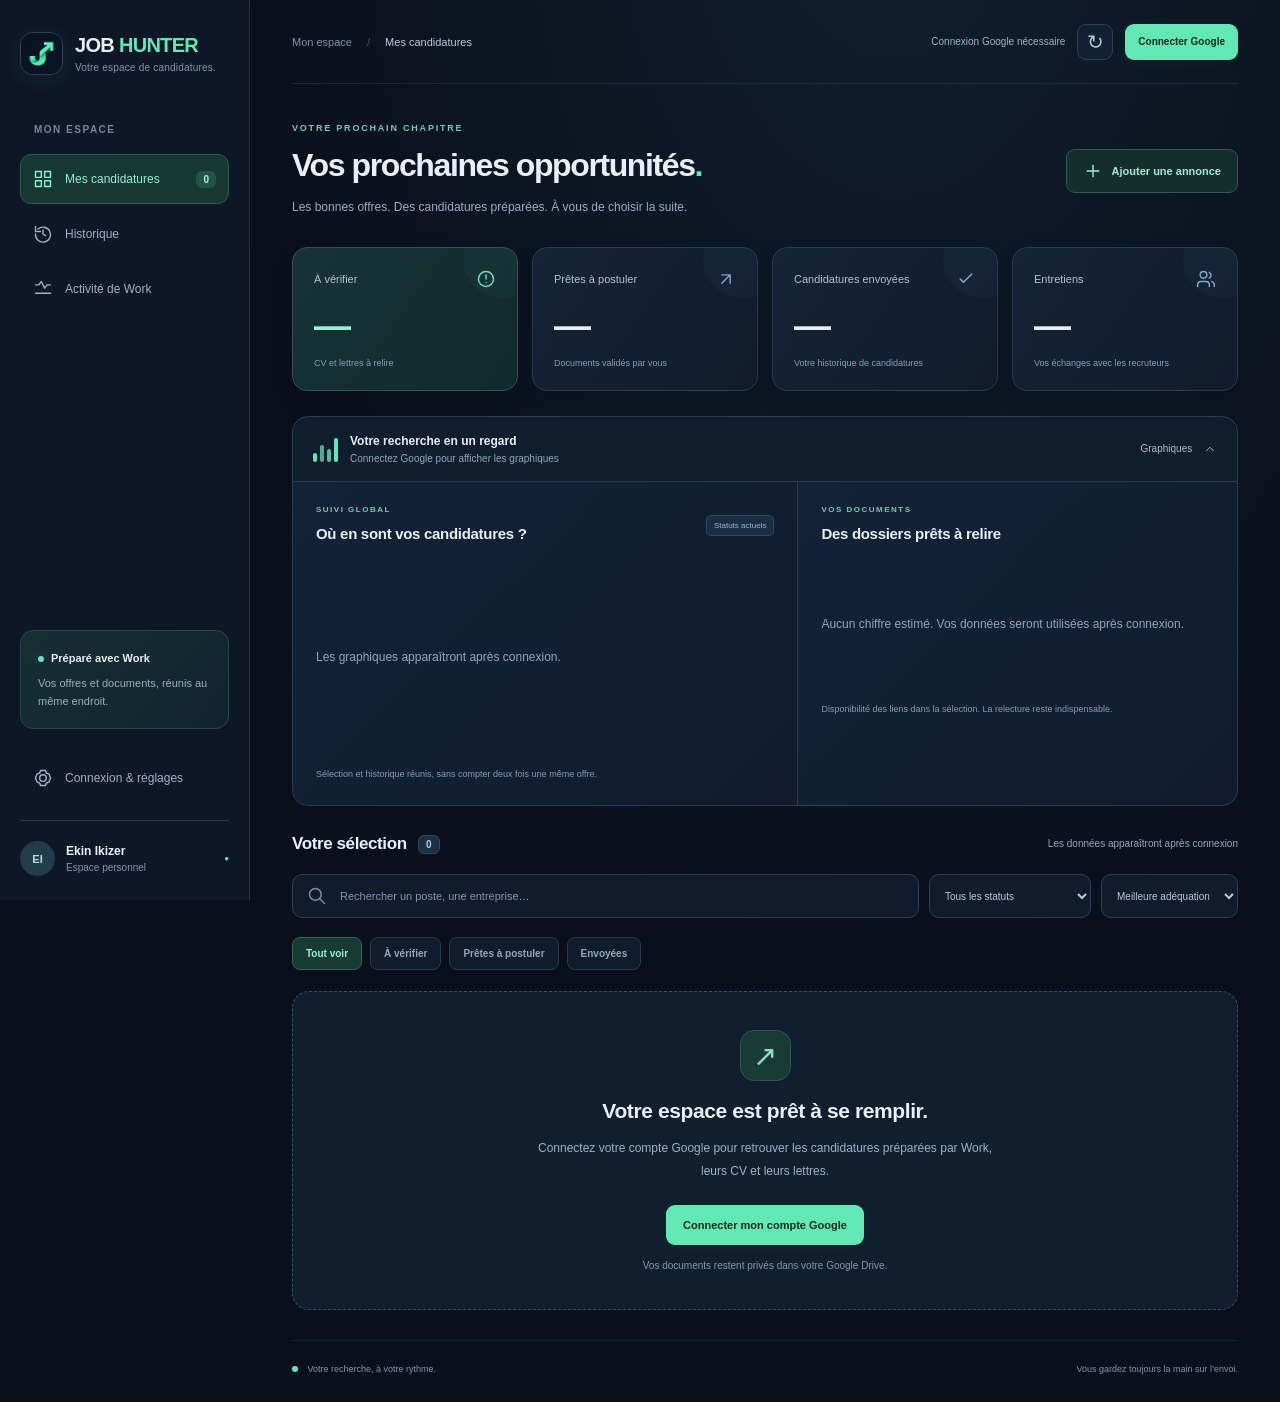
==== commit 866d1cda: "Add truthful tracking charts, verified local company logos and original app icon" ====
--- a/work/index.html
+++ b/work/index.html
@@ -4,12 +4,13 @@
   <meta charset="utf-8"><meta name="viewport" content="width=device-width,initial-scale=1,viewport-fit=cover">
   <meta name="theme-color" content="#0d1726"><meta name="referrer" content="no-referrer">
   <meta name="apple-mobile-web-app-capable" content="yes"><meta name="apple-mobile-web-app-status-bar-style" content="black-translucent"><meta name="apple-mobile-web-app-title" content="Job Hunter">
+  <link rel="icon" type="image/png" href="assets/favicon.png?v=2"><link rel="apple-touch-icon" sizes="180x180" href="assets/apple-touch-icon.png?v=2"><link rel="manifest" href="manifest.webmanifest">
   <title>Job Hunter — Mes candidatures</title>
-  <link rel="stylesheet" href="styles.css?v=dark-20261107">
+  <link rel="stylesheet" href="styles.css?v=insights-20261107">
 </head>
 <body>
 <aside class="sidebar">
-  <a class="brand" href="#"><span class="brand-mark">JH</span><span>JOB <b>HUNTER</b><small>Votre espace de candidatures.</small></span></a>
+  <a class="brand" href="#"><span class="brand-mark"><img src="assets/icon-192.png" alt="" width="43" height="43"></span><span>JOB <b>HUNTER</b><small>Votre espace de candidatures.</small></span></a>
   <div class="nav-label">MON ESPACE</div>
   <nav aria-label="Navigation principale">
     <button class="nav active" data-view="candidates"><span aria-hidden="true"><svg class="glyph" viewBox="0 0 24 24"><path d="M3 3h7v7H3z M14 3h7v7h-7z M3 14h7v7H3z M14 14h7v7h-7z"/></svg></span>Mes candidatures <b id="navCount">0</b></button>
@@ -19,7 +20,7 @@
   <div class="sidebar-bottom"><div class="work-note"><span class="dot"></span><strong>Préparé avec Work</strong><p>Vos offres et documents, réunis au même endroit.</p></div><button class="nav" id="openSettings"><span aria-hidden="true"><svg class="glyph" viewBox="0 0 24 24"><path d="M12 8a4 4 0 1 0 0 8 4 4 0 0 0 0-8 M9 3h6l1 3 3 1 2 5-2 5-3 1-1 3H9l-1-3-3-1-2-5 2-5 3-1z"/></svg></span>Connexion & réglages</button><div class="profile"><span>EI</span><div>Ekin Ikizer<small>Espace personnel</small></div><i>●</i></div></div>
 </aside>
 <main>
-  <header class="topbar"><div class="mobile-brand"><span>JH</span>Job Hunter</div><div class="breadcrumb">Mon espace <span>/</span> <strong id="viewLabel">Mes candidatures</strong></div><div class="top-actions"><span class="sync-label" id="syncLabel">Non connecté</span><button class="icon-btn" id="refresh" aria-label="Actualiser les candidatures" title="Actualiser">↻</button><button class="button primary compact" id="connect">Connecter Google <span aria-hidden="true"><svg class="glyph" viewBox="0 0 24 24"><path d="M7 17 17 7 M7 7h10v10"/></svg></span></button></div></header>
+  <header class="topbar"><div class="mobile-brand"><img src="assets/icon-192.png" alt="" width="30" height="30">Job Hunter</div><div class="breadcrumb">Mon espace <span>/</span> <strong id="viewLabel">Mes candidatures</strong></div><div class="top-actions"><span class="sync-label" id="syncLabel">Non connecté</span><button class="icon-btn" id="refresh" aria-label="Actualiser les candidatures" title="Actualiser">↻</button><button class="button primary compact" id="connect">Connecter Google <span aria-hidden="true"><svg class="glyph" viewBox="0 0 24 24"><path d="M7 17 17 7 M7 7h10v10"/></svg></span></button></div></header>
   <div id="demoBanner" class="banner demo" hidden>Aperçu de l’interface · données fictives · aucune écriture Google</div>
   <div id="notice" role="status" class="banner" hidden></div>
   <section class="page-heading"><div><div class="eyebrow" id="eyebrow">VOTRE PROCHAIN CHAPITRE</div><h1 id="pageTitle">Vos prochaines opportunités<span>.</span></h1><p id="pageDescription">Les bonnes offres. Des candidatures préparées. À vous de choisir la suite.</p></div><button class="button secondary" id="importOffer"><span aria-hidden="true"><svg class="glyph" viewBox="0 0 24 24"><path d="M12 5v14 M5 12h14"/></svg></span> Ajouter une annonce</button></section>
@@ -29,6 +30,7 @@
     <article><div>Candidatures envoyées <span aria-hidden="true"><svg class="glyph" viewBox="0 0 24 24"><path d="M5 12l4 4L19 6"/></svg></span></div><strong id="statSent">—</strong><small>Votre historique de candidatures</small></article>
     <article><div>Entretiens <span aria-hidden="true"><svg class="glyph" viewBox="0 0 24 24"><path d="M16 21v-2a4 4 0 0 0-4-4H6a4 4 0 0 0-4 4v2 M9 3a4 4 0 1 0 0 8 4 4 0 0 0 0-8 M16 4a4 4 0 0 1 0 7 M22 21v-2a4 4 0 0 0-3-3.9"/></svg></span></div><strong id="statInterviews">—</strong><small>Vos échanges avec les recruteurs</small></article>
   </section>
+  <details class="insights-panel" id="insightsPanel"><summary><span class="insight-summary"><span class="mini-chart" aria-hidden="true"><i></i><i></i><i></i><i></i></span><span>Votre recherche en un regard<small id="insightsSummary">Connectez Google pour afficher les graphiques</small></span></span><span class="insights-toggle">Graphiques <svg class="glyph insights-chevron" viewBox="0 0 24 24" aria-hidden="true"><path d="m6 9 6 6 6-6"/></svg></span></summary><div class="insights-grid"><article class="chart-panel"><div class="chart-heading"><div><div class="eyebrow">SUIVI GLOBAL</div><h2>Où en sont vos candidatures ?</h2></div><span class="chart-tag">Statuts actuels</span></div><div id="statusChart" class="status-chart"></div><p class="chart-note">Sélection et historique réunis, sans compter deux fois une même offre.</p></article><article class="chart-panel"><div class="chart-heading"><div><div class="eyebrow">VOS DOCUMENTS</div><h2>Des dossiers prêts à relire</h2></div></div><div id="documentsChart"></div><p class="chart-note">Disponibilité des liens dans la sélection. La relecture reste indispensable.</p></article></div></details>
   <section class="workspace" id="candidateSection">
     <div class="section-title"><h2 id="listHeading">Votre sélection <span id="listCount">0</span></h2><span class="subtle" id="lastUpdate">Les données apparaîtront après connexion</span></div>
     <div class="filters"><label class="search"><span aria-hidden="true"><svg class="glyph" viewBox="0 0 24 24"><path d="M10 3a7 7 0 1 0 0 14 7 7 0 0 0 0-14 M15 15l6 6"/></svg></span><input id="search" type="search" placeholder="Rechercher un poste, une entreprise…" aria-label="Rechercher les candidatures"></label><label class="select-filter"><select id="statusFilter" aria-label="Filtrer par statut"><option value="">Tous les statuts</option></select></label><label class="select-filter"><select id="sort" aria-label="Trier les candidatures"><option value="score">Meilleure adéquation</option><option value="recent">Ajoutées récemment</option><option value="company">Entreprise A → Z</option></select></label></div>
--- a/work/styles.css
+++ b/work/styles.css
@@ -4,3 +4,10 @@
 @media(prefers-reduced-motion:reduce){*,*:before,*:after{transition:none!important;scroll-behavior:auto!important}}
 
 .job-meta>span{display:flex;align-items:flex-start;gap:8px}.job-meta .glyph{width:14px;height:14px;margin-top:3px;color:#769bb3}.card-actions .button .glyph,.detail-links .button .glyph{width:13px;height:13px}
+/* Insights and local brand assets */
+.brand-mark{overflow:hidden;background:#0d1726;border:1px solid #294750}.brand-mark img{display:block;width:100%;height:100%;object-fit:cover}.mobile-brand>img{border-radius:9px;border:1px solid #2d514b}.company-icon.has-logo{width:108px;height:47px;background:#fff!important;border-color:#d7e5eb!important;padding:7px;border-radius:10px}.company-icon img{display:block;max-width:100%;max-height:100%;object-fit:contain}.insights-panel{margin:25px 0 0;border:1px solid #293e54;background:#101d2d;border-radius:16px;overflow:hidden}.insights-panel>summary{padding:17px 20px;list-style:none;display:flex;align-items:center;justify-content:space-between;gap:15px;cursor:pointer}.insights-panel>summary::-webkit-details-marker{display:none}.insight-summary{display:flex;align-items:center;gap:12px;font-size:12px;font-weight:650}.insight-summary small{display:block;font-size:10px;font-weight:400;color:#8ea8c0;margin-top:5px}.mini-chart{display:flex;align-items:flex-end;gap:3px;height:25px;width:25px}.mini-chart i{width:4px;background:#62e8b5;border-radius:3px;height:9px}.mini-chart i:nth-child(2){height:17px;opacity:.7}.mini-chart i:nth-child(3){height:13px;opacity:.8}.mini-chart i:nth-child(4){height:24px}.insights-toggle{font-size:10px;color:#a3becc;white-space:nowrap}.insights-chevron{font-size:17px;display:inline-block;margin-left:8px;transition:transform .2s}.insights-panel[open] .insights-chevron{transform:rotate(180deg)}.insights-grid{display:grid;grid-template-columns:1.15fr 1fr;gap:1px;border-top:1px solid #293e54;background:#293e54}.chart-panel{padding:23px;background:linear-gradient(135deg,#122237,#101c2d);min-width:0}.chart-heading{display:flex;align-items:center;justify-content:space-between;gap:12px;margin-bottom:24px}.chart-heading .eyebrow{font-size:8px;letter-spacing:1.5px;margin-bottom:9px}.chart-heading h2{font-size:15px;letter-spacing:-.3px;line-height:1.5}.chart-tag{font-size:8px;color:#9bb7cf;border:1px solid #304b64;background:#182e42;padding:5px 7px;border-radius:5px;white-space:nowrap}.status-chart{display:flex;align-items:center;gap:28px;min-height:175px}.donut{width:160px;height:160px;border-radius:50%;position:relative;flex:none;box-shadow:0 0 30px #0001}.donut-center{position:absolute;inset:22px;background:#112033;border:1px solid #25394d;border-radius:50%;display:flex;align-items:center;justify-content:center;flex-direction:column}.donut-center strong{font-size:30px;letter-spacing:-1px}.donut-center span{font-size:9px;color:#8eabc1;margin-top:6px}.chart-legend{flex:1;display:grid;gap:11px;min-width:0}.legend-row{display:flex;align-items:center;justify-content:space-between;gap:14px;font-size:10px;color:#a7bed4}.legend-row>span{display:flex;align-items:center;gap:8px}.legend-row i{width:6px;height:6px;flex:none;border-radius:50%}.legend-row strong{color:#e9f0fa;font-size:11px;font-weight:600}.chart-note{font-size:9px;line-height:1.8;color:#819db6;margin:21px 0 0}.document-total{font-size:11px;color:#98b2ca;display:flex;gap:9px;align-items:baseline;margin:0 0 20px}.document-total strong{font-size:26px;color:#a3efd0;letter-spacing:-1px}.bar-row{margin:16px 0}.bar-label{display:flex;justify-content:space-between;gap:15px;color:#abc1d6;font-size:10px;margin-bottom:9px}.bar-label strong{font-size:11px;color:#e8f2fc}.bar-track{height:7px;background:#23374e;border-radius:4px;overflow:hidden}.bar-fill{height:100%;border-radius:4px}.chart-empty{font-size:12px;line-height:1.8;color:#8da8bf;min-height:110px;display:flex;align-items:center}.insights-panel+.workspace{margin-top:28px}
+@media(max-width:1180px){.insights-grid{grid-template-columns:1fr 1fr}.status-chart{gap:18px}.donut{width:120px;height:120px}.donut-center{inset:17px}.donut-center strong{font-size:25px}.chart-panel{padding:21px 19px}.chart-tag{display:none}.chart-legend{gap:9px}.legend-row{font-size:9px;gap:9px}}
+@media(max-width:930px){.insights-grid{grid-template-columns:1fr}.status-chart{justify-content:center;gap:35px}.donut{width:150px;height:150px}.donut-center{inset:21px}.chart-legend{max-width:280px}.legend-row{font-size:11px}.chart-heading h2{font-size:16px}}
+@media(max-width:640px){.insights-panel{margin-top:18px;border-radius:13px}.insights-panel>summary{padding:16px}.insight-summary{font-size:11px;gap:10px}.insight-summary small{font-size:9px;line-height:1.6}.insights-toggle{font-size:9px}.insights-chevron{margin-left:4px}.chart-panel{padding:21px 18px}.chart-heading{margin-bottom:20px}.chart-heading h2{font-size:15px}.status-chart{gap:23px;justify-content:space-between;min-height:150px}.donut{width:132px;height:132px}.donut-center{inset:19px}.donut-center strong{font-size:27px}.donut-center span{font-size:8px}.legend-row{font-size:9px;gap:8px}.chart-note{font-size:9px}.company-icon.has-logo{width:91px;height:43px;padding:6px}.card-top{gap:10px}.company-name{font-size:11px}.score{padding:6px 7px}.score strong{font-size:14px}}
+
+.insights-chevron.glyph{width:14px;height:14px;vertical-align:middle}
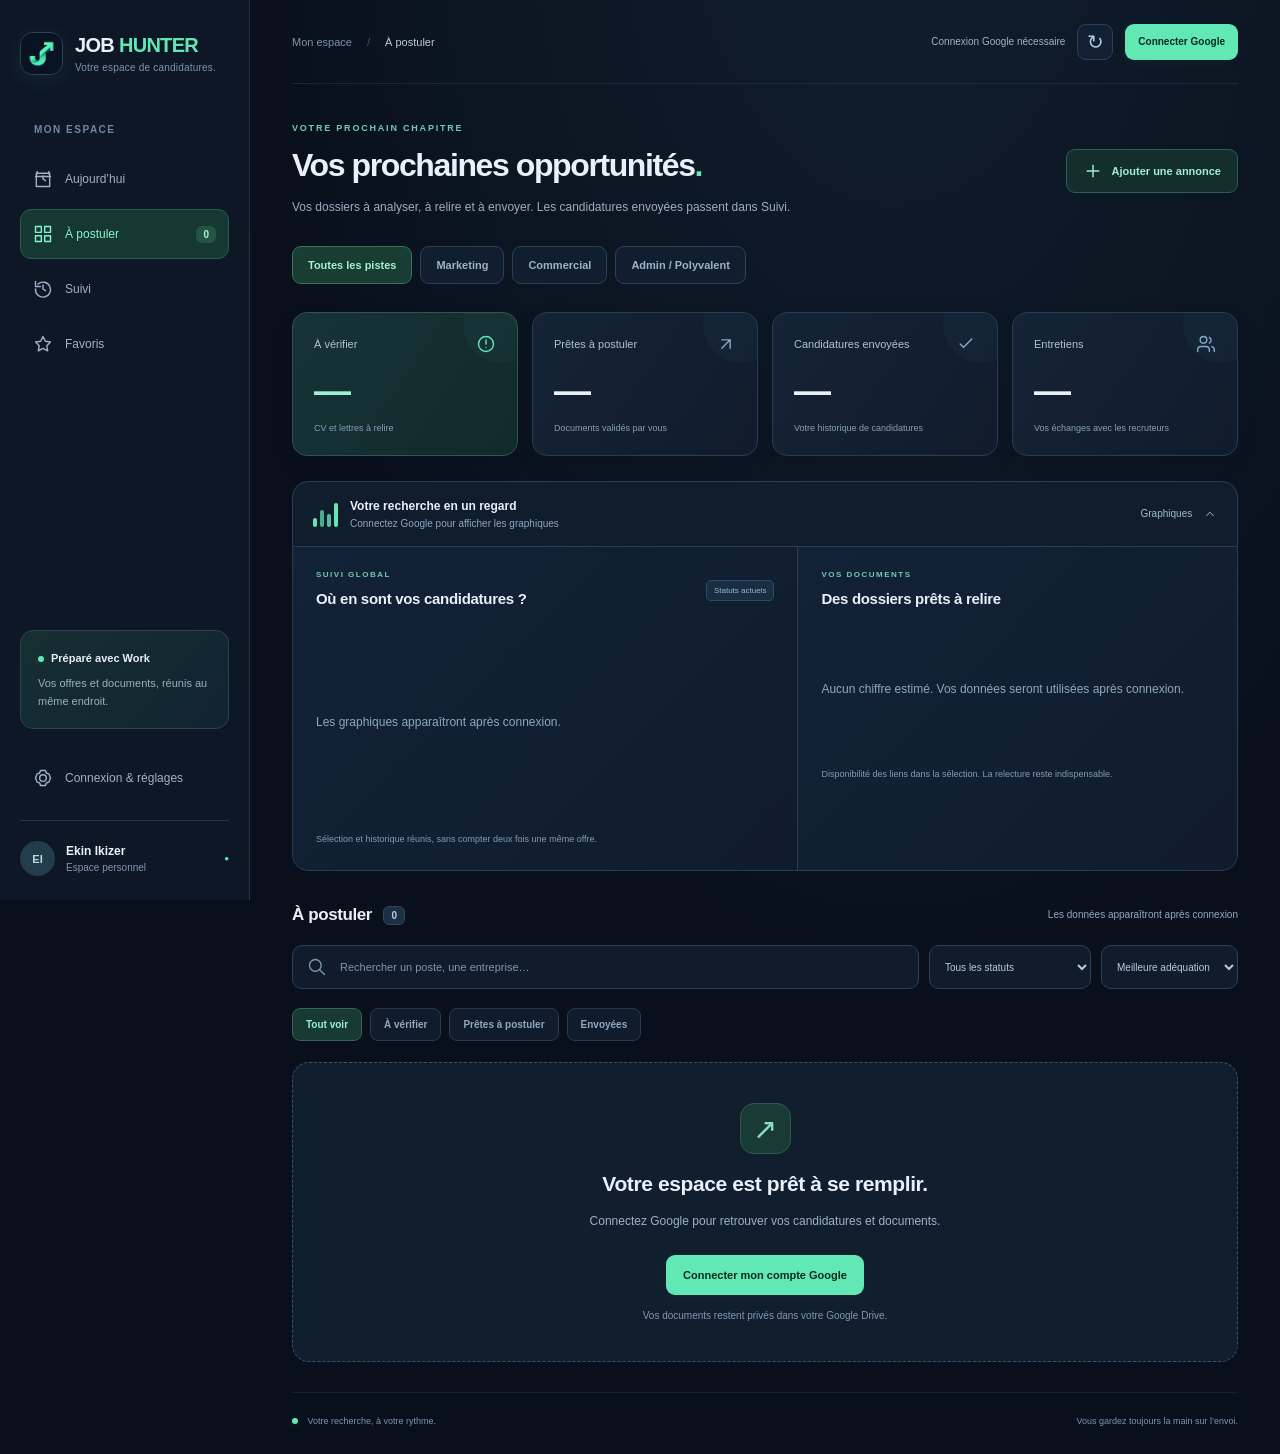
==== commit 77f721c7: "Add three job tracks, favorites, follow-ups and interview preparation" ====
--- a/work/index.html
+++ b/work/index.html
@@ -6,16 +6,17 @@
   <meta name="apple-mobile-web-app-capable" content="yes"><meta name="apple-mobile-web-app-status-bar-style" content="black-translucent"><meta name="apple-mobile-web-app-title" content="Job Hunter">
   <link rel="icon" type="image/png" href="assets/favicon.png?v=2"><link rel="apple-touch-icon" sizes="180x180" href="assets/apple-touch-icon.png?v=2"><link rel="manifest" href="manifest.webmanifest">
   <title>Job Hunter — Mes candidatures</title>
-  <link rel="stylesheet" href="styles.css?v=insights-20261107">
+  <link rel="stylesheet" href="styles.css?v=workflow-20261107">
 </head>
 <body>
 <aside class="sidebar">
   <a class="brand" href="#"><span class="brand-mark"><img src="assets/icon-192.png" alt="" width="43" height="43"></span><span>JOB <b>HUNTER</b><small>Votre espace de candidatures.</small></span></a>
   <div class="nav-label">MON ESPACE</div>
   <nav aria-label="Navigation principale">
-    <button class="nav active" data-view="candidates"><span aria-hidden="true"><svg class="glyph" viewBox="0 0 24 24"><path d="M3 3h7v7H3z M14 3h7v7h-7z M3 14h7v7H3z M14 14h7v7h-7z"/></svg></span>Mes candidatures <b id="navCount">0</b></button>
-    <button class="nav" data-view="history"><span aria-hidden="true"><svg class="glyph" viewBox="0 0 24 24"><path d="M3 12a9 9 0 1 0 3-6 M3 3v6h6 M12 7v5l3 2"/></svg></span>Historique</button>
-    <button class="nav" data-view="activity"><span aria-hidden="true"><svg class="glyph" viewBox="0 0 24 24"><path d="M3 7h4l3-4 4 8 3-4h4 M3 17h18"/></svg></span>Activité de Work</button>
+<button class="nav" data-view="today"><span aria-hidden="true"><svg class="glyph" viewBox="0 0 24 24"><path d="M12 8v4l3 2 M5 3v3 M19 3v3 M3 9h18 M4 5h16v16H4z"/></svg></span>Aujourd’hui</button>
+<button class="nav" data-view="candidates"><span aria-hidden="true"><svg class="glyph" viewBox="0 0 24 24"><path d="M3 3h7v7H3z M14 3h7v7h-7z M3 14h7v7H3z M14 14h7v7h-7z"/></svg></span>À postuler<b id="navCount">0</b></button>
+<button class="nav" data-view="history"><span aria-hidden="true"><svg class="glyph" viewBox="0 0 24 24"><path d="M3 12a9 9 0 1 0 3-6 M3 3v6h6 M12 7v5l3 2"/></svg></span>Suivi</button>
+<button class="nav" data-view="favorites"><span aria-hidden="true"><svg class="glyph" viewBox="0 0 24 24"><path d="m12 3 2.8 5.7 6.2.9-4.5 4.4 1.1 6.2-5.6-3-5.6 3 1.1-6.2L3 9.6l6.2-.9z"/></svg></span>Favoris</button>
   </nav>
   <div class="sidebar-bottom"><div class="work-note"><span class="dot"></span><strong>Préparé avec Work</strong><p>Vos offres et documents, réunis au même endroit.</p></div><button class="nav" id="openSettings"><span aria-hidden="true"><svg class="glyph" viewBox="0 0 24 24"><path d="M12 8a4 4 0 1 0 0 8 4 4 0 0 0 0-8 M9 3h6l1 3 3 1 2 5-2 5-3 1-1 3H9l-1-3-3-1-2-5 2-5 3-1z"/></svg></span>Connexion & réglages</button><div class="profile"><span>EI</span><div>Ekin Ikizer<small>Espace personnel</small></div><i>●</i></div></div>
 </aside>
@@ -24,6 +25,7 @@
   <div id="demoBanner" class="banner demo" hidden>Aperçu de l’interface · données fictives · aucune écriture Google</div>
   <div id="notice" role="status" class="banner" hidden></div>
   <section class="page-heading"><div><div class="eyebrow" id="eyebrow">VOTRE PROCHAIN CHAPITRE</div><h1 id="pageTitle">Vos prochaines opportunités<span>.</span></h1><p id="pageDescription">Les bonnes offres. Des candidatures préparées. À vous de choisir la suite.</p></div><button class="button secondary" id="importOffer"><span aria-hidden="true"><svg class="glyph" viewBox="0 0 24 24"><path d="M12 5v14 M5 12h14"/></svg></span> Ajouter une annonce</button></section>
+  <div class="category-tabs" role="group" aria-label="Parcours professionnels"><button data-category="" class="active">Toutes les pistes</button><button data-category="Marketing">Marketing</button><button data-category="Commercial">Commercial</button><button data-category="Administratif / Polyvalent">Admin / Polyvalent</button></div>
   <section class="stats" aria-label="Résumé des candidatures">
     <article><div>À vérifier <span aria-hidden="true"><svg class="glyph" viewBox="0 0 24 24"><path d="M12 3a9 9 0 1 0 0 18 9 9 0 0 0 0-18 M12 7v5 M12 16h.01"/></svg></span></div><strong id="statReview">—</strong><small>CV et lettres à relire</small></article>
     <article><div>Prêtes à postuler <span aria-hidden="true"><svg class="glyph" viewBox="0 0 24 24"><path d="M7 17 17 7 M7 7h10v10"/></svg></span></div><strong id="statReady">—</strong><small>Documents validés par vous</small></article>
@@ -31,9 +33,10 @@
     <article><div>Entretiens <span aria-hidden="true"><svg class="glyph" viewBox="0 0 24 24"><path d="M16 21v-2a4 4 0 0 0-4-4H6a4 4 0 0 0-4 4v2 M9 3a4 4 0 1 0 0 8 4 4 0 0 0 0-8 M16 4a4 4 0 0 1 0 7 M22 21v-2a4 4 0 0 0-3-3.9"/></svg></span></div><strong id="statInterviews">—</strong><small>Vos échanges avec les recruteurs</small></article>
   </section>
   <details class="insights-panel" id="insightsPanel"><summary><span class="insight-summary"><span class="mini-chart" aria-hidden="true"><i></i><i></i><i></i><i></i></span><span>Votre recherche en un regard<small id="insightsSummary">Connectez Google pour afficher les graphiques</small></span></span><span class="insights-toggle">Graphiques <svg class="glyph insights-chevron" viewBox="0 0 24 24" aria-hidden="true"><path d="m6 9 6 6 6-6"/></svg></span></summary><div class="insights-grid"><article class="chart-panel"><div class="chart-heading"><div><div class="eyebrow">SUIVI GLOBAL</div><h2>Où en sont vos candidatures ?</h2></div><span class="chart-tag">Statuts actuels</span></div><div id="statusChart" class="status-chart"></div><p class="chart-note">Sélection et historique réunis, sans compter deux fois une même offre.</p></article><article class="chart-panel"><div class="chart-heading"><div><div class="eyebrow">VOS DOCUMENTS</div><h2>Des dossiers prêts à relire</h2></div></div><div id="documentsChart"></div><p class="chart-note">Disponibilité des liens dans la sélection. La relecture reste indispensable.</p></article></div></details>
+  <section class="workspace" id="todaySection" hidden><div class="section-title"><h2>Votre prochaine action</h2><span class="subtle">Aucun envoi automatique</span></div><div id="todayRows" class="today-rows"></div></section>
   <section class="workspace" id="candidateSection">
     <div class="section-title"><h2 id="listHeading">Votre sélection <span id="listCount">0</span></h2><span class="subtle" id="lastUpdate">Les données apparaîtront après connexion</span></div>
-    <div class="filters"><label class="search"><span aria-hidden="true"><svg class="glyph" viewBox="0 0 24 24"><path d="M10 3a7 7 0 1 0 0 14 7 7 0 0 0 0-14 M15 15l6 6"/></svg></span><input id="search" type="search" placeholder="Rechercher un poste, une entreprise…" aria-label="Rechercher les candidatures"></label><label class="select-filter"><select id="statusFilter" aria-label="Filtrer par statut"><option value="">Tous les statuts</option></select></label><label class="select-filter"><select id="sort" aria-label="Trier les candidatures"><option value="score">Meilleure adéquation</option><option value="recent">Ajoutées récemment</option><option value="company">Entreprise A → Z</option></select></label></div>
+    <div class="filters"><label class="select-filter" id="trackingScopeLabel" hidden><select id="trackingScope" aria-label="Afficher le suivi"><option value="active">Envoyées et entretiens</option><option value="closed">Clôturées et écartées</option><option value="legacy">Anciennes offres non traitées</option><option value="all">Toutes les offres conservées</option></select></label><label class="search"><span aria-hidden="true"><svg class="glyph" viewBox="0 0 24 24"><path d="M10 3a7 7 0 1 0 0 14 7 7 0 0 0 0-14 M15 15l6 6"/></svg></span><input id="search" type="search" placeholder="Rechercher un poste, une entreprise…" aria-label="Rechercher les candidatures"></label><label class="select-filter"><select id="statusFilter" aria-label="Filtrer par statut"><option value="">Tous les statuts</option></select></label><label class="select-filter"><select id="sort" aria-label="Trier les candidatures"><option value="score">Meilleure adéquation</option><option value="recent">Ajoutées récemment</option><option value="company">Entreprise A → Z</option></select></label></div>
     <div class="filter-chips" id="chips"><button class="chip active" data-status="">Tout voir</button><button class="chip" data-status="À vérifier">À vérifier</button><button class="chip" data-status="Prêt à postuler">Prêtes à postuler</button><button class="chip" data-status="Candidature envoyée">Envoyées</button></div>
     <div id="jobs" class="jobs"></div>
     <div id="empty" class="empty"><div class="empty-symbol">↗</div><h2>Votre espace est prêt à se remplir.</h2><p>Connectez votre compte Google pour retrouver les candidatures préparées par Work, leurs CV et leurs lettres.</p><button class="button primary" id="emptyConnect">Connecter mon compte Google</button><small>Vos documents restent privés dans votre Google Drive.</small></div>
@@ -42,7 +45,8 @@
   <footer class="page-footer"><span><i class="dot"></i> Votre recherche, à votre rythme.</span><span>Vous gardez toujours la main sur l’envoi.</span></footer>
 </main>
 <dialog id="detailsDialog" class="details-dialog"><div class="dialog-top"><span class="eyebrow">VOTRE CANDIDATURE</span><button class="icon-btn close-dialog" aria-label="Fermer le détail">✕</button></div><div id="detailsContent"></div></dialog>
-<dialog id="settingsDialog"><div class="dialog-top"><h2>Votre espace Google</h2><button class="icon-btn close-dialog" aria-label="Fermer les réglages">✕</button></div><p>Une connexion privée pour afficher vos candidatures et enregistrer vos statuts.</p><form id="settingsForm"><label>Lien du tableau Google Sheets<input name="sheet" type="url" placeholder="https://docs.google.com/spreadsheets/d/…/edit" required></label><details><summary>Configuration de la connexion Google</summary><label>Identifiant client OAuth<input name="client" placeholder="…apps.googleusercontent.com" required></label><p class="subtle">L’adresse de l’application doit être autorisée dans ce client Google. Aucun mot de passe ni jeton n’est enregistré dans le code.</p></details><div class="dialog-actions"><button class="button primary" type="submit">Enregistrer la connexion</button><button class="button secondary" type="button" id="disconnect">Déconnecter</button></div></form><p class="subtle">Les réglages sont mémorisés sur cet appareil. Le jeton Google reste uniquement en mémoire et expire ; une reconnexion pourra être nécessaire.</p></dialog>
-<dialog id="importDialog"><div class="dialog-top"><h2>Ajouter une annonce</h2><button class="icon-btn close-dialog" aria-label="Fermer l’ajout">✕</button></div><p>Collez le lien. Nous préparons la demande à transmettre à Work ; les documents apparaîtront ici après son traitement.</p><form id="importForm"><label>Lien de l’annonce<input name="offer" type="url" placeholder="https://…" required></label><div class="dialog-actions"><button class="button primary" type="submit">Copier la demande pour Work</button></div></form><p id="importFeedback" class="subtle">Si l’annonce est inaccessible, un collage de la description ou des captures suffit. Aucun formulaire de dix champs.</p><textarea id="importFallback" readonly hidden aria-label="Demande à copier dans Work"></textarea></dialog>
+<dialog id="settingsDialog"><div class="dialog-top"><h2>Votre espace Google</h2><button class="icon-btn close-dialog" aria-label="Fermer les réglages">✕</button></div><p>Une connexion privée pour afficher vos candidatures et enregistrer vos statuts.</p><form id="settingsForm"><label>Lien du tableau Google Sheets<input name="sheet" type="url" placeholder="https://docs.google.com/spreadsheets/d/…/edit" required></label><details><summary>Configuration de la connexion Google</summary><label>Identifiant client OAuth<input name="client" placeholder="…apps.googleusercontent.com" required></label><p class="subtle">L’adresse de l’application doit être autorisée dans ce client Google. Aucun mot de passe ni jeton n’est enregistré dans le code.</p></details><div class="dialog-actions"><button class="button primary" type="submit">Enregistrer la connexion</button><button class="button secondary" type="button" id="disconnect">Déconnecter</button><button class="button secondary" type="button" data-view="activity">Activité de Work</button></div></form><p class="subtle">Les réglages sont mémorisés sur cet appareil. Le jeton Google reste uniquement en mémoire et expire ; une reconnexion pourra être nécessaire.</p></dialog>
+<dialog id="importDialog"><div class="dialog-top"><h2>Ajouter une annonce</h2><button class="icon-btn close-dialog" aria-label="Fermer l’ajout">✕</button></div><p>Collez le lien. Nous préparons la demande à transmettre à Work ; les documents apparaîtront ici après son traitement.</p><form id="importForm"><label>Parcours<select name="category" id="importCategory"><option>Marketing</option><option>Commercial</option><option>Administratif / Polyvalent</option></select></label><label>Lien de l’annonce<input name="offer" type="url" placeholder="https://…" required></label><div class="dialog-actions"><button class="button primary" type="submit">Copier la demande pour Work</button></div></form><p id="importFeedback" class="subtle">Si l’annonce est inaccessible, un collage de la description ou des captures suffit. Aucun formulaire de dix champs.</p><textarea id="importFallback" readonly hidden aria-label="Demande à copier dans Work"></textarea></dialog>
+<dialog id="interviewDialog" class="details-dialog"><div class="dialog-top"><span class="eyebrow">VOTRE ENTRETIEN · 30 MINUTES</span><button class="icon-btn close-dialog" aria-label="Fermer la préparation entretien">✕</button></div><div id="interviewContent"></div><div class="dialog-actions"><button id="copyInterview" class="button secondary">Copier la fiche</button><button id="downloadInterview" class="button primary">Télécharger la fiche</button></div><p class="subtle" id="interviewFeedback"></p></dialog>
 <script type="module" src="app.mjs"></script>
 </body></html>
--- a/work/styles.css
+++ b/work/styles.css
@@ -11,3 +11,6 @@
 @media(max-width:640px){.insights-panel{margin-top:18px;border-radius:13px}.insights-panel>summary{padding:16px}.insight-summary{font-size:11px;gap:10px}.insight-summary small{font-size:9px;line-height:1.6}.insights-toggle{font-size:9px}.insights-chevron{margin-left:4px}.chart-panel{padding:21px 18px}.chart-heading{margin-bottom:20px}.chart-heading h2{font-size:15px}.status-chart{gap:23px;justify-content:space-between;min-height:150px}.donut{width:132px;height:132px}.donut-center{inset:19px}.donut-center strong{font-size:27px}.donut-center span{font-size:8px}.legend-row{font-size:9px;gap:8px}.chart-note{font-size:9px}.company-icon.has-logo{width:91px;height:43px;padding:6px}.card-top{gap:10px}.company-name{font-size:11px}.score{padding:6px 7px}.score strong{font-size:14px}}
 
 .insights-chevron.glyph{width:14px;height:14px;vertical-align:middle}
+/* Three career tracks and daily workflow */
+.category-tabs{display:flex;gap:8px;overflow-x:auto;margin:-4px 0 21px;padding:3px 0 7px;scrollbar-width:thin;scrollbar-color:#29435a transparent}.category-tabs button{flex:none;white-space:nowrap;min-height:38px;padding:9px 15px;font-size:11px;font-weight:600;border:1px solid #2a4259;border-radius:9px;background:#101e30;color:#9bb3cb}.category-tabs button.active{background:#183d33;color:#a9efd3;border-color:#3a725b}.category-badge{display:inline-block;align-self:flex-start;font-size:9px;border:1px solid #304960;border-radius:5px;padding:4px 7px;color:#92bad3;background:#132b3d;margin-top:15px}.detail-badges{display:flex;align-items:center;flex-wrap:wrap;gap:8px}.detail-badges .category-badge{margin:0}.card-top>div:nth-child(2){min-width:0;flex:1}.card-top{gap:10px}.score{margin-left:0}.favorite-star{border:0;background:transparent;color:#7996ad;font-size:23px;line-height:1;flex:none;min-height:36px;min-width:29px;padding:4px}.favorite-star.selected{color:#ebc675}.favorite-star:hover{color:#ffe2a0}.card-actions{flex-wrap:wrap}.pdf-actions{padding-top:12px;border-top:1px solid #294056}.pdf-actions .button{border-color:#3c6859;color:#9ee7cb;background:#18382f}.followup-form{display:grid;grid-template-columns:1fr 1fr;gap:10px 17px}.followup-form>label{margin:8px 0}.followup-form>label:has(textarea){grid-column:1/-1}.followup-form textarea{min-height:110px;resize:vertical}.followup-form>.button{justify-self:start;align-self:end;margin-top:10px}.detail-section form>label{display:block;font-size:11px;color:#a8bed3}.detail-section form>button{margin-top:10px}.today-rows{display:grid;gap:12px}.today-card{display:flex;align-items:center;justify-content:space-between;gap:20px;padding:20px 22px;background:linear-gradient(125deg,#14293a,#111e30);border:1px solid #2e4c5f;border-radius:14px}.task-kind{display:inline-block;font-size:8px;font-weight:750;letter-spacing:1.3px;color:#7fd3b6;margin-bottom:9px}.today-card h3{font-size:15px;line-height:1.6}.today-card p{font-size:11px;color:#91abc3;line-height:1.8;margin:7px 0 0}.today-card .button{flex:none}.empty-today{padding:26px;border:1px dashed #335267;border-radius:14px;color:#9fb7cd;font-size:12px;line-height:1.8}.interview-facts{font-size:12px;color:#b5cbe0;line-height:1.9;padding-left:20px}.interview-facts li{margin:8px 0}.question-card{background:#12263a;border:1px solid #28475f;border-radius:10px;margin-top:10px;padding:0 14px}.question-card summary{font-size:12px;color:#c6dcef;line-height:1.8;padding:14px 0}.question-card p{font-size:11px;color:#9db6cf;padding:0 0 14px!important}.interview-part h3{color:#9ee8cc}.pdf-quick{color:#a6efd0!important;border-color:#3d6855!important;background:#173a30!important}
+@media(max-width:640px){.category-tabs{margin-top:-4px;gap:7px;display:grid;grid-template-columns:1fr 1fr;overflow:visible}.category-tabs button{font-size:10px;min-height:37px;padding:9px 12px}.sidebar .nav{font-size:9px;padding:10px 4px}.sidebar nav{gap:1px}.sidebar-bottom{flex-basis:42px;padding-left:1px}.category-badge{font-size:8px}.favorite-star{font-size:22px;min-width:25px}.score{font-size:8px}.score strong{font-size:13px}.company-icon.has-logo{width:84px}.company-name{font-size:10px}.card-actions .button{font-size:10px;padding:9px 10px}.card-actions .detail-button{font-size:10px}.today-card{padding:18px;gap:10px}.today-card h3{font-size:13px}.today-card p{font-size:10px}.today-card .button{font-size:10px;padding:10px}.followup-form{grid-template-columns:1fr}.followup-form>.button{width:100%}.question-card summary{font-size:12px}.question-card p{font-size:11px}}
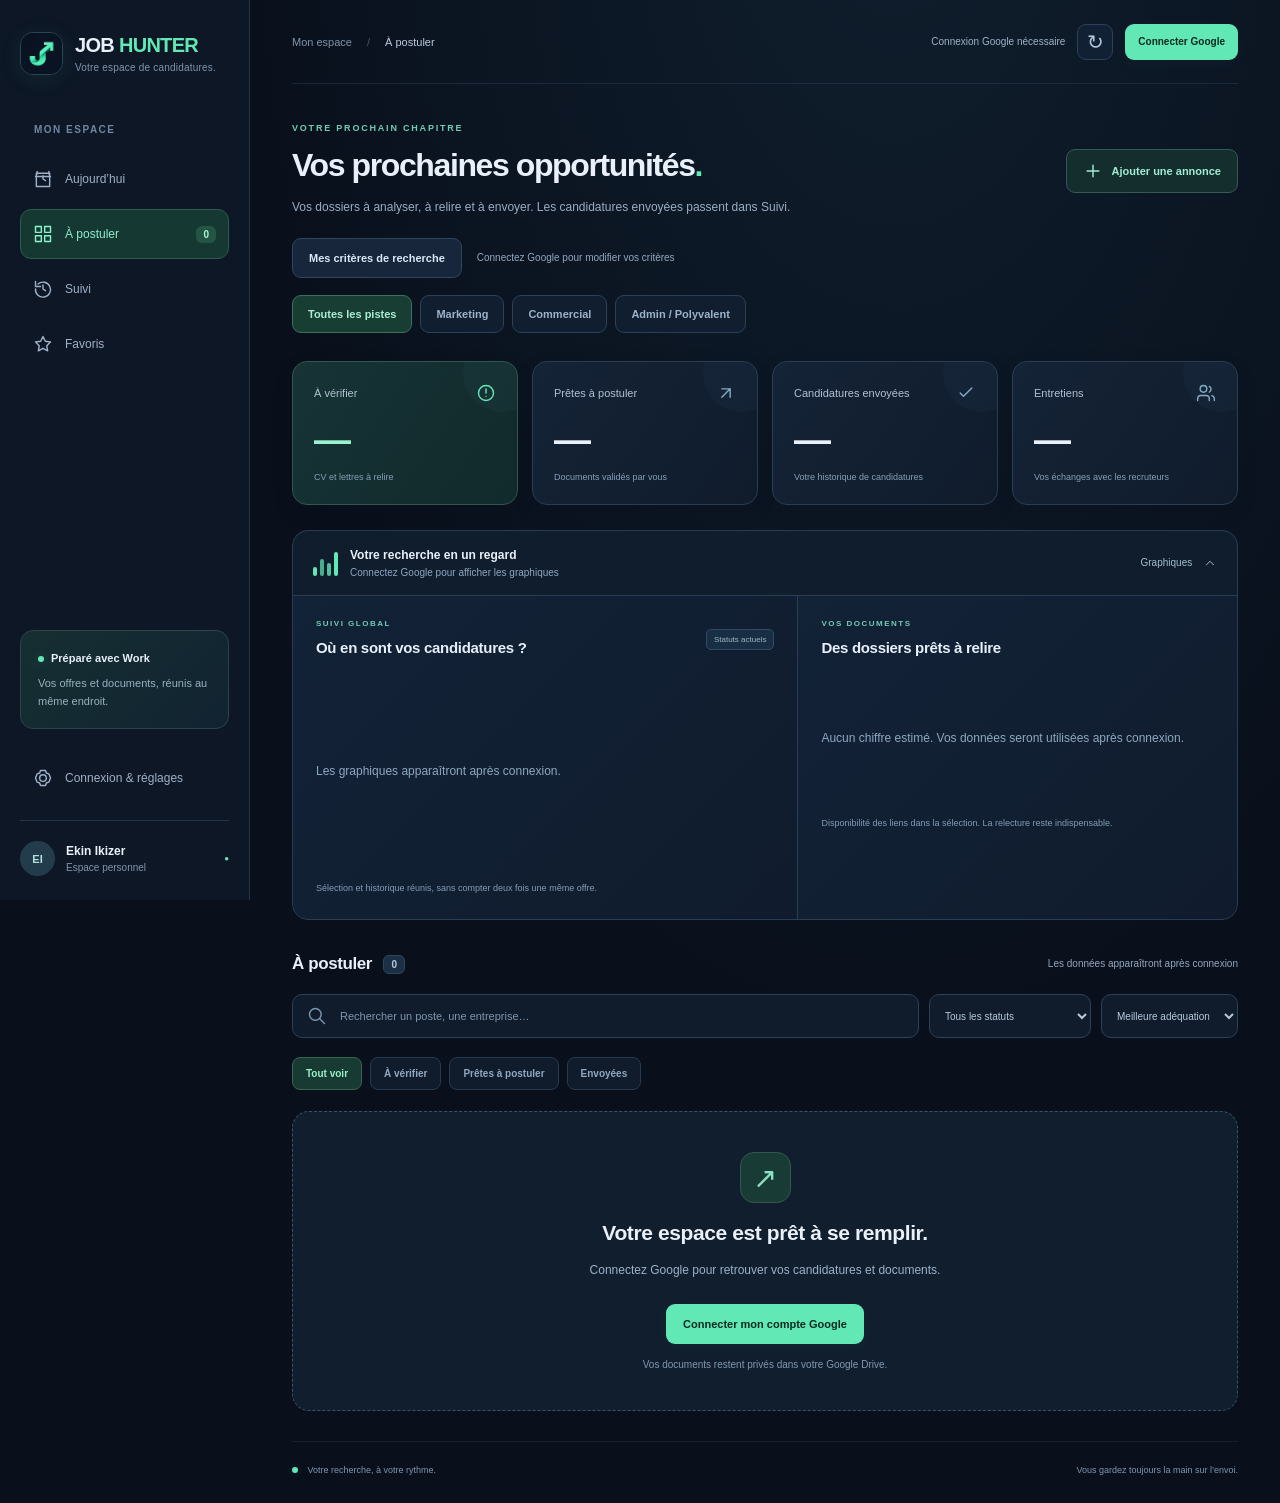
==== commit 3ad182ea: "Improve mobile ergonomics, editable search criteria and queued job imports" ====
--- a/work/index.html
+++ b/work/index.html
@@ -6,7 +6,7 @@
   <meta name="apple-mobile-web-app-capable" content="yes"><meta name="apple-mobile-web-app-status-bar-style" content="black-translucent"><meta name="apple-mobile-web-app-title" content="Job Hunter">
   <link rel="icon" type="image/png" href="assets/favicon.png?v=2"><link rel="apple-touch-icon" sizes="180x180" href="assets/apple-touch-icon.png?v=2"><link rel="manifest" href="manifest.webmanifest">
   <title>Job Hunter — Mes candidatures</title>
-  <link rel="stylesheet" href="styles.css?v=workflow-20261107">
+  <link rel="stylesheet" href="styles.css?v=comfort-20261107">
 </head>
 <body>
 <aside class="sidebar">
@@ -25,6 +25,7 @@
   <div id="demoBanner" class="banner demo" hidden>Aperçu de l’interface · données fictives · aucune écriture Google</div>
   <div id="notice" role="status" class="banner" hidden></div>
   <section class="page-heading"><div><div class="eyebrow" id="eyebrow">VOTRE PROCHAIN CHAPITRE</div><h1 id="pageTitle">Vos prochaines opportunités<span>.</span></h1><p id="pageDescription">Les bonnes offres. Des candidatures préparées. À vous de choisir la suite.</p></div><button class="button secondary" id="importOffer"><span aria-hidden="true"><svg class="glyph" viewBox="0 0 24 24"><path d="M12 5v14 M5 12h14"/></svg></span> Ajouter une annonce</button></section>
+  <div class="search-settings"><button id="openCriteria" class="button secondary">Mes critères de recherche</button><span id="criteriaSummary" class="subtle">Critères partagés avec Work</span></div>
   <div class="category-tabs" role="group" aria-label="Parcours professionnels"><button data-category="" class="active">Toutes les pistes</button><button data-category="Marketing">Marketing</button><button data-category="Commercial">Commercial</button><button data-category="Administratif / Polyvalent">Admin / Polyvalent</button></div>
   <section class="stats" aria-label="Résumé des candidatures">
     <article><div>À vérifier <span aria-hidden="true"><svg class="glyph" viewBox="0 0 24 24"><path d="M12 3a9 9 0 1 0 0 18 9 9 0 0 0 0-18 M12 7v5 M12 16h.01"/></svg></span></div><strong id="statReview">—</strong><small>CV et lettres à relire</small></article>
@@ -38,6 +39,7 @@
     <div class="section-title"><h2 id="listHeading">Votre sélection <span id="listCount">0</span></h2><span class="subtle" id="lastUpdate">Les données apparaîtront après connexion</span></div>
     <div class="filters"><label class="select-filter" id="trackingScopeLabel" hidden><select id="trackingScope" aria-label="Afficher le suivi"><option value="active">Envoyées et entretiens</option><option value="closed">Clôturées et écartées</option><option value="legacy">Anciennes offres non traitées</option><option value="all">Toutes les offres conservées</option></select></label><label class="search"><span aria-hidden="true"><svg class="glyph" viewBox="0 0 24 24"><path d="M10 3a7 7 0 1 0 0 14 7 7 0 0 0 0-14 M15 15l6 6"/></svg></span><input id="search" type="search" placeholder="Rechercher un poste, une entreprise…" aria-label="Rechercher les candidatures"></label><label class="select-filter"><select id="statusFilter" aria-label="Filtrer par statut"><option value="">Tous les statuts</option></select></label><label class="select-filter"><select id="sort" aria-label="Trier les candidatures"><option value="score">Meilleure adéquation</option><option value="recent">Ajoutées récemment</option><option value="company">Entreprise A → Z</option></select></label></div>
     <div class="filter-chips" id="chips"><button class="chip active" data-status="">Tout voir</button><button class="chip" data-status="À vérifier">À vérifier</button><button class="chip" data-status="Prêt à postuler">Prêtes à postuler</button><button class="chip" data-status="Candidature envoyée">Envoyées</button></div>
+    <details id="importQueuePanel" class="import-queue" hidden><summary id="importQueueTitle">Annonces transmises à Work</summary><div id="importQueueRows"></div></details>
     <div id="jobs" class="jobs"></div>
     <div id="empty" class="empty"><div class="empty-symbol">↗</div><h2>Votre espace est prêt à se remplir.</h2><p>Connectez votre compte Google pour retrouver les candidatures préparées par Work, leurs CV et leurs lettres.</p><button class="button primary" id="emptyConnect">Connecter mon compte Google</button><small>Vos documents restent privés dans votre Google Drive.</small></div>
   </section>
@@ -45,8 +47,9 @@
   <footer class="page-footer"><span><i class="dot"></i> Votre recherche, à votre rythme.</span><span>Vous gardez toujours la main sur l’envoi.</span></footer>
 </main>
 <dialog id="detailsDialog" class="details-dialog"><div class="dialog-top"><span class="eyebrow">VOTRE CANDIDATURE</span><button class="icon-btn close-dialog" aria-label="Fermer le détail">✕</button></div><div id="detailsContent"></div></dialog>
-<dialog id="settingsDialog"><div class="dialog-top"><h2>Votre espace Google</h2><button class="icon-btn close-dialog" aria-label="Fermer les réglages">✕</button></div><p>Une connexion privée pour afficher vos candidatures et enregistrer vos statuts.</p><form id="settingsForm"><label>Lien du tableau Google Sheets<input name="sheet" type="url" placeholder="https://docs.google.com/spreadsheets/d/…/edit" required></label><details><summary>Configuration de la connexion Google</summary><label>Identifiant client OAuth<input name="client" placeholder="…apps.googleusercontent.com" required></label><p class="subtle">L’adresse de l’application doit être autorisée dans ce client Google. Aucun mot de passe ni jeton n’est enregistré dans le code.</p></details><div class="dialog-actions"><button class="button primary" type="submit">Enregistrer la connexion</button><button class="button secondary" type="button" id="disconnect">Déconnecter</button><button class="button secondary" type="button" data-view="activity">Activité de Work</button></div></form><p class="subtle">Les réglages sont mémorisés sur cet appareil. Le jeton Google reste uniquement en mémoire et expire ; une reconnexion pourra être nécessaire.</p></dialog>
-<dialog id="importDialog"><div class="dialog-top"><h2>Ajouter une annonce</h2><button class="icon-btn close-dialog" aria-label="Fermer l’ajout">✕</button></div><p>Collez le lien. Nous préparons la demande à transmettre à Work ; les documents apparaîtront ici après son traitement.</p><form id="importForm"><label>Parcours<select name="category" id="importCategory"><option>Marketing</option><option>Commercial</option><option>Administratif / Polyvalent</option></select></label><label>Lien de l’annonce<input name="offer" type="url" placeholder="https://…" required></label><div class="dialog-actions"><button class="button primary" type="submit">Copier la demande pour Work</button></div></form><p id="importFeedback" class="subtle">Si l’annonce est inaccessible, un collage de la description ou des captures suffit. Aucun formulaire de dix champs.</p><textarea id="importFallback" readonly hidden aria-label="Demande à copier dans Work"></textarea></dialog>
+<dialog id="settingsDialog"><div class="dialog-top"><h2>Réglages de l’espace</h2><button class="icon-btn close-dialog" aria-label="Fermer les réglages">✕</button></div><p>Une connexion privée pour afficher vos candidatures et enregistrer vos statuts.</p><div class="settings-shortcuts"><button id="criteriaShortcut" class="button secondary">Mes critères</button><a id="driveFolderLink" class="button secondary" target="_blank" rel="noopener noreferrer" hidden>Mes dossiers Drive</a></div><details class="notification-info"><summary>Notifications sur iPhone</summary><p>La tâche quotidienne peut vous prévenir via ChatGPT si ses notifications sont autorisées dans Réglages iPhone → Notifications → ChatGPT. Vérifiez aussi les notifications de la tâche dans ChatGPT. Aucune notification propre à Job Hunter n’est encore activée.</p></details><form id="settingsForm"><label>Lien du tableau Google Sheets<input name="sheet" type="url" placeholder="https://docs.google.com/spreadsheets/d/…/edit" required></label><details><summary>Configuration de la connexion Google</summary><label>Identifiant client OAuth<input name="client" placeholder="…apps.googleusercontent.com" required></label><p class="subtle">L’adresse de l’application doit être autorisée dans ce client Google. Aucun mot de passe ni jeton n’est enregistré dans le code.</p></details><div class="dialog-actions"><button class="button primary" type="submit">Enregistrer la connexion</button><button class="button secondary" type="button" id="disconnect">Déconnecter</button><button class="button secondary" type="button" data-view="activity">Activité de Work</button></div></form><p class="subtle">Les réglages sont mémorisés sur cet appareil. Le jeton Google reste uniquement en mémoire et expire ; une reconnexion pourra être nécessaire.</p></dialog>
+<dialog id="criteriaDialog" class="criteria-dialog"><div class="dialog-top"><h2>Ma recherche, mes critères</h2><button class="icon-btn close-dialog" aria-label="Fermer les critères">✕</button></div><p>Choisissez plusieurs contrats, métiers ou zones. Les critères enregistrés seront lus par Work lors de sa prochaine recherche ; vos candidatures existantes sont conservées.</p><form id="criteriaForm"><div id="criteriaFields"></div><p class="subtle">Le salaire minimum est un seuil d’exclusion. Le salaire cible et le télétravail sont des préférences, sauf si vous rendez le télétravail obligatoire. Le trajet n’inclut pas domicile → gare ni l’attente.</p><div class="sticky-actions"><button id="saveCriteria" class="button primary" type="submit">Enregistrer mes critères</button><span id="criteriaFeedback" role="status"></span></div></form></dialog>
+<dialog id="importDialog"><div class="dialog-top"><h2>Ajouter une annonce</h2><button class="icon-btn close-dialog" aria-label="Fermer l’ajout">✕</button></div><p>Collez le lien : Work le traitera lors de la prochaine recherche. Pour une préparation immédiate, copiez la demande dans votre conversation Work.</p><form id="importForm"><label>Parcours<select name="category" id="importCategory"><option>Marketing</option><option>Commercial</option><option>Administratif / Polyvalent</option></select></label><label>Lien de l’annonce<input name="offer" type="url" placeholder="https://…" required></label><label>Description de l’annonce — facultatif<textarea name="description" rows="4" maxlength="20000" placeholder="Si LinkedIn bloque le lien, collez simplement le texte de l’annonce ici."></textarea></label><div class="dialog-actions"><button class="button primary" type="submit">Ajouter à la prochaine recherche</button><button class="button secondary" id="copyImport" type="button">Traiter maintenant dans Work</button></div></form><p id="importFeedback" class="subtle">Aucune annonce n’est extraite tant que Work ne l’a pas traitée. Une demande enregistrée apparaît dans la file de traitement.</p><textarea id="importFallback" readonly hidden aria-label="Demande à copier dans Work"></textarea></dialog>
 <dialog id="interviewDialog" class="details-dialog"><div class="dialog-top"><span class="eyebrow">VOTRE ENTRETIEN · 30 MINUTES</span><button class="icon-btn close-dialog" aria-label="Fermer la préparation entretien">✕</button></div><div id="interviewContent"></div><div class="dialog-actions"><button id="copyInterview" class="button secondary">Copier la fiche</button><button id="downloadInterview" class="button primary">Télécharger la fiche</button></div><p class="subtle" id="interviewFeedback"></p></dialog>
 <script type="module" src="app.mjs"></script>
 </body></html>
--- a/work/styles.css
+++ b/work/styles.css
@@ -14,3 +14,7 @@
 /* Three career tracks and daily workflow */
 .category-tabs{display:flex;gap:8px;overflow-x:auto;margin:-4px 0 21px;padding:3px 0 7px;scrollbar-width:thin;scrollbar-color:#29435a transparent}.category-tabs button{flex:none;white-space:nowrap;min-height:38px;padding:9px 15px;font-size:11px;font-weight:600;border:1px solid #2a4259;border-radius:9px;background:#101e30;color:#9bb3cb}.category-tabs button.active{background:#183d33;color:#a9efd3;border-color:#3a725b}.category-badge{display:inline-block;align-self:flex-start;font-size:9px;border:1px solid #304960;border-radius:5px;padding:4px 7px;color:#92bad3;background:#132b3d;margin-top:15px}.detail-badges{display:flex;align-items:center;flex-wrap:wrap;gap:8px}.detail-badges .category-badge{margin:0}.card-top>div:nth-child(2){min-width:0;flex:1}.card-top{gap:10px}.score{margin-left:0}.favorite-star{border:0;background:transparent;color:#7996ad;font-size:23px;line-height:1;flex:none;min-height:36px;min-width:29px;padding:4px}.favorite-star.selected{color:#ebc675}.favorite-star:hover{color:#ffe2a0}.card-actions{flex-wrap:wrap}.pdf-actions{padding-top:12px;border-top:1px solid #294056}.pdf-actions .button{border-color:#3c6859;color:#9ee7cb;background:#18382f}.followup-form{display:grid;grid-template-columns:1fr 1fr;gap:10px 17px}.followup-form>label{margin:8px 0}.followup-form>label:has(textarea){grid-column:1/-1}.followup-form textarea{min-height:110px;resize:vertical}.followup-form>.button{justify-self:start;align-self:end;margin-top:10px}.detail-section form>label{display:block;font-size:11px;color:#a8bed3}.detail-section form>button{margin-top:10px}.today-rows{display:grid;gap:12px}.today-card{display:flex;align-items:center;justify-content:space-between;gap:20px;padding:20px 22px;background:linear-gradient(125deg,#14293a,#111e30);border:1px solid #2e4c5f;border-radius:14px}.task-kind{display:inline-block;font-size:8px;font-weight:750;letter-spacing:1.3px;color:#7fd3b6;margin-bottom:9px}.today-card h3{font-size:15px;line-height:1.6}.today-card p{font-size:11px;color:#91abc3;line-height:1.8;margin:7px 0 0}.today-card .button{flex:none}.empty-today{padding:26px;border:1px dashed #335267;border-radius:14px;color:#9fb7cd;font-size:12px;line-height:1.8}.interview-facts{font-size:12px;color:#b5cbe0;line-height:1.9;padding-left:20px}.interview-facts li{margin:8px 0}.question-card{background:#12263a;border:1px solid #28475f;border-radius:10px;margin-top:10px;padding:0 14px}.question-card summary{font-size:12px;color:#c6dcef;line-height:1.8;padding:14px 0}.question-card p{font-size:11px;color:#9db6cf;padding:0 0 14px!important}.interview-part h3{color:#9ee8cc}.pdf-quick{color:#a6efd0!important;border-color:#3d6855!important;background:#173a30!important}
 @media(max-width:640px){.category-tabs{margin-top:-4px;gap:7px;display:grid;grid-template-columns:1fr 1fr;overflow:visible}.category-tabs button{font-size:10px;min-height:37px;padding:9px 12px}.sidebar .nav{font-size:9px;padding:10px 4px}.sidebar nav{gap:1px}.sidebar-bottom{flex-basis:42px;padding-left:1px}.category-badge{font-size:8px}.favorite-star{font-size:22px;min-width:25px}.score{font-size:8px}.score strong{font-size:13px}.company-icon.has-logo{width:84px}.company-name{font-size:10px}.card-actions .button{font-size:10px;padding:9px 10px}.card-actions .detail-button{font-size:10px}.today-card{padding:18px;gap:10px}.today-card h3{font-size:13px}.today-card p{font-size:10px}.today-card .button{font-size:10px;padding:10px}.followup-form{grid-template-columns:1fr}.followup-form>.button{width:100%}.question-card summary{font-size:12px}.question-card p{font-size:11px}}
+
+/* iOS safe areas, clear documents and editable search preferences */
+.document-actions{display:grid;grid-template-columns:1fr 1fr;gap:10px;margin-top:18px}.document-group{border:1px solid #29445b;border-radius:11px;padding:12px;background:#102437;min-width:0}.document-group strong{display:block;color:#cce2f3;font-size:11px;margin-bottom:9px}.document-group .document-buttons{display:flex;gap:7px;flex-wrap:wrap}.document-group .button{flex:1;font-size:10px;padding:9px 10px}.document-actions.detail-documents .button{font-size:12px}.document-actions+.card-actions{margin-top:10px}.search-settings{display:flex;align-items:center;gap:15px;margin:-9px 0 18px}.search-settings .subtle{line-height:1.6}.criteria-dialog{max-width:760px;width:calc(100% - 32px)}.preference-track{border:1px solid #2c465d;border-radius:12px;margin:15px 0;background:#112235}.preference-track>summary{padding:18px;font-size:15px;color:#b1eed7;font-weight:650;cursor:pointer}.preference-fields{padding:0 18px 18px}.choice-field{border:0;padding:0;margin:20px 0}.choice-field legend{font-size:12px;color:#bbd1e5;margin-bottom:10px}.choice-grid{display:flex;flex-wrap:wrap;gap:8px}.choice-pill{position:relative;display:inline-flex!important;margin:0!important;cursor:pointer}.choice-pill input{position:absolute;opacity:0;width:1px;height:1px}.choice-pill span{border:1px solid #37516c;border-radius:9px;padding:10px 12px;font-size:11px;color:#a8c0d7;background:#132a3f}.choice-pill input:checked+span{background:#204c3d;border-color:#61cba5;color:#c6fae6}.choice-pill input:focus-visible+span{outline:2px solid var(--mint);outline-offset:2px}.toggle-choice{display:flex!important;align-items:flex-start;gap:11px;font-size:12px!important;line-height:1.8}.toggle-choice input{width:19px!important;height:19px;flex:none;accent-color:var(--mint);margin:1px 0 0!important;padding:0!important}.preference-numbers{display:grid;grid-template-columns:1fr 1fr;gap:12px}.preference-numbers label{font-size:11px}.sticky-actions{position:sticky;bottom:0;background:#102033;z-index:2;padding:15px 0 calc(15px + env(safe-area-inset-bottom));border-top:1px solid #294257;display:flex;align-items:center;gap:15px}.sticky-actions span{font-size:11px;line-height:1.8;color:#a3d7c1}.settings-shortcuts{display:flex;gap:10px;flex-wrap:wrap;margin:20px 0}.notification-info{font-size:12px;line-height:1.9;margin:20px 0}.import-queue{margin-bottom:22px;border:1px solid #315166;border-radius:12px;padding:17px;color:#aacbdc;font-size:12px}.queue-row{border-top:1px solid #284255;padding:15px 0;display:grid;gap:6px;overflow-wrap:anywhere}.queue-row a{color:#a7ecd0}.queue-row p{margin:0;color:#9bb2c8;line-height:1.7}.company-icon.fallback-symbol{color:#6b9fa7;background:linear-gradient(135deg,#193f48,#152b40)}.company-icon.fallback-symbol .glyph{width:26px;height:26px}.detail-section summary{font-size:12px;font-weight:650;color:#a8d7d2;cursor:pointer}.preparation-note{font-size:10px;color:#9bb5cb;line-height:1.8;margin-top:9px}
+@media(max-width:850px){main{padding-top:calc(env(safe-area-inset-top, 0px) + 12px)!important;padding-left:calc(18px + env(safe-area-inset-left, 0px));padding-right:calc(18px + env(safe-area-inset-right, 0px))}.topbar{margin-top:0}.sidebar{padding-bottom:env(safe-area-inset-bottom, 0px)!important}.search-settings{margin-top:0;align-items:flex-start;flex-direction:column;gap:8px}.search-settings .button{width:100%;min-height:43px}.document-group .button{min-height:40px}.document-actions{gap:8px}.document-group{padding:10px}.criteria-dialog{max-height:calc(100dvh - env(safe-area-inset-top, 0px) - env(safe-area-inset-bottom, 0px) - 26px);margin-top:calc(env(safe-area-inset-top, 0px) + 13px)}dialog{scroll-padding-top:30px}.preference-numbers{grid-template-columns:1fr}.choice-pill span{padding:11px;font-size:11px}.sticky-actions{flex-direction:column;align-items:stretch;gap:7px}.sticky-actions .button{min-height:45px}.document-actions.detail-documents{grid-template-columns:1fr}.document-actions .document-buttons{flex-direction:column}.document-actions .button{white-space:normal}.notification-info p{font-size:11px}}
